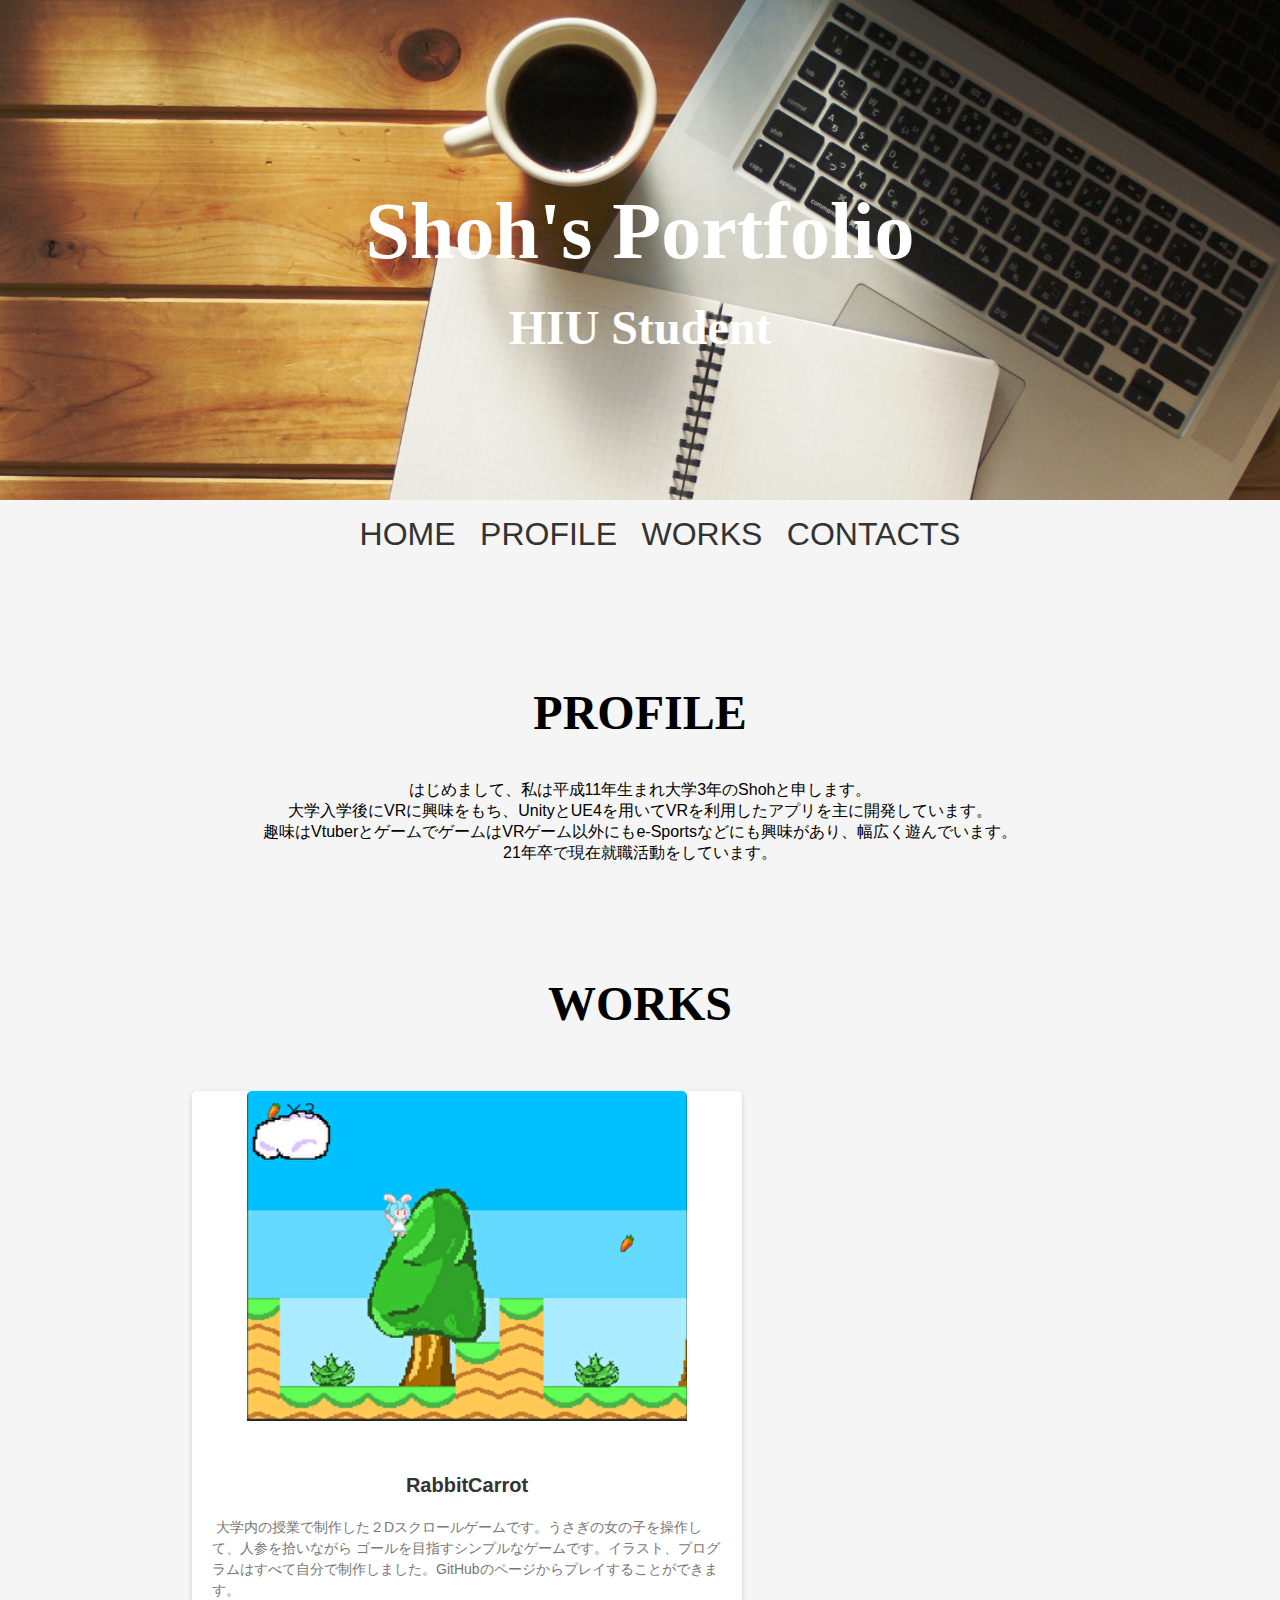
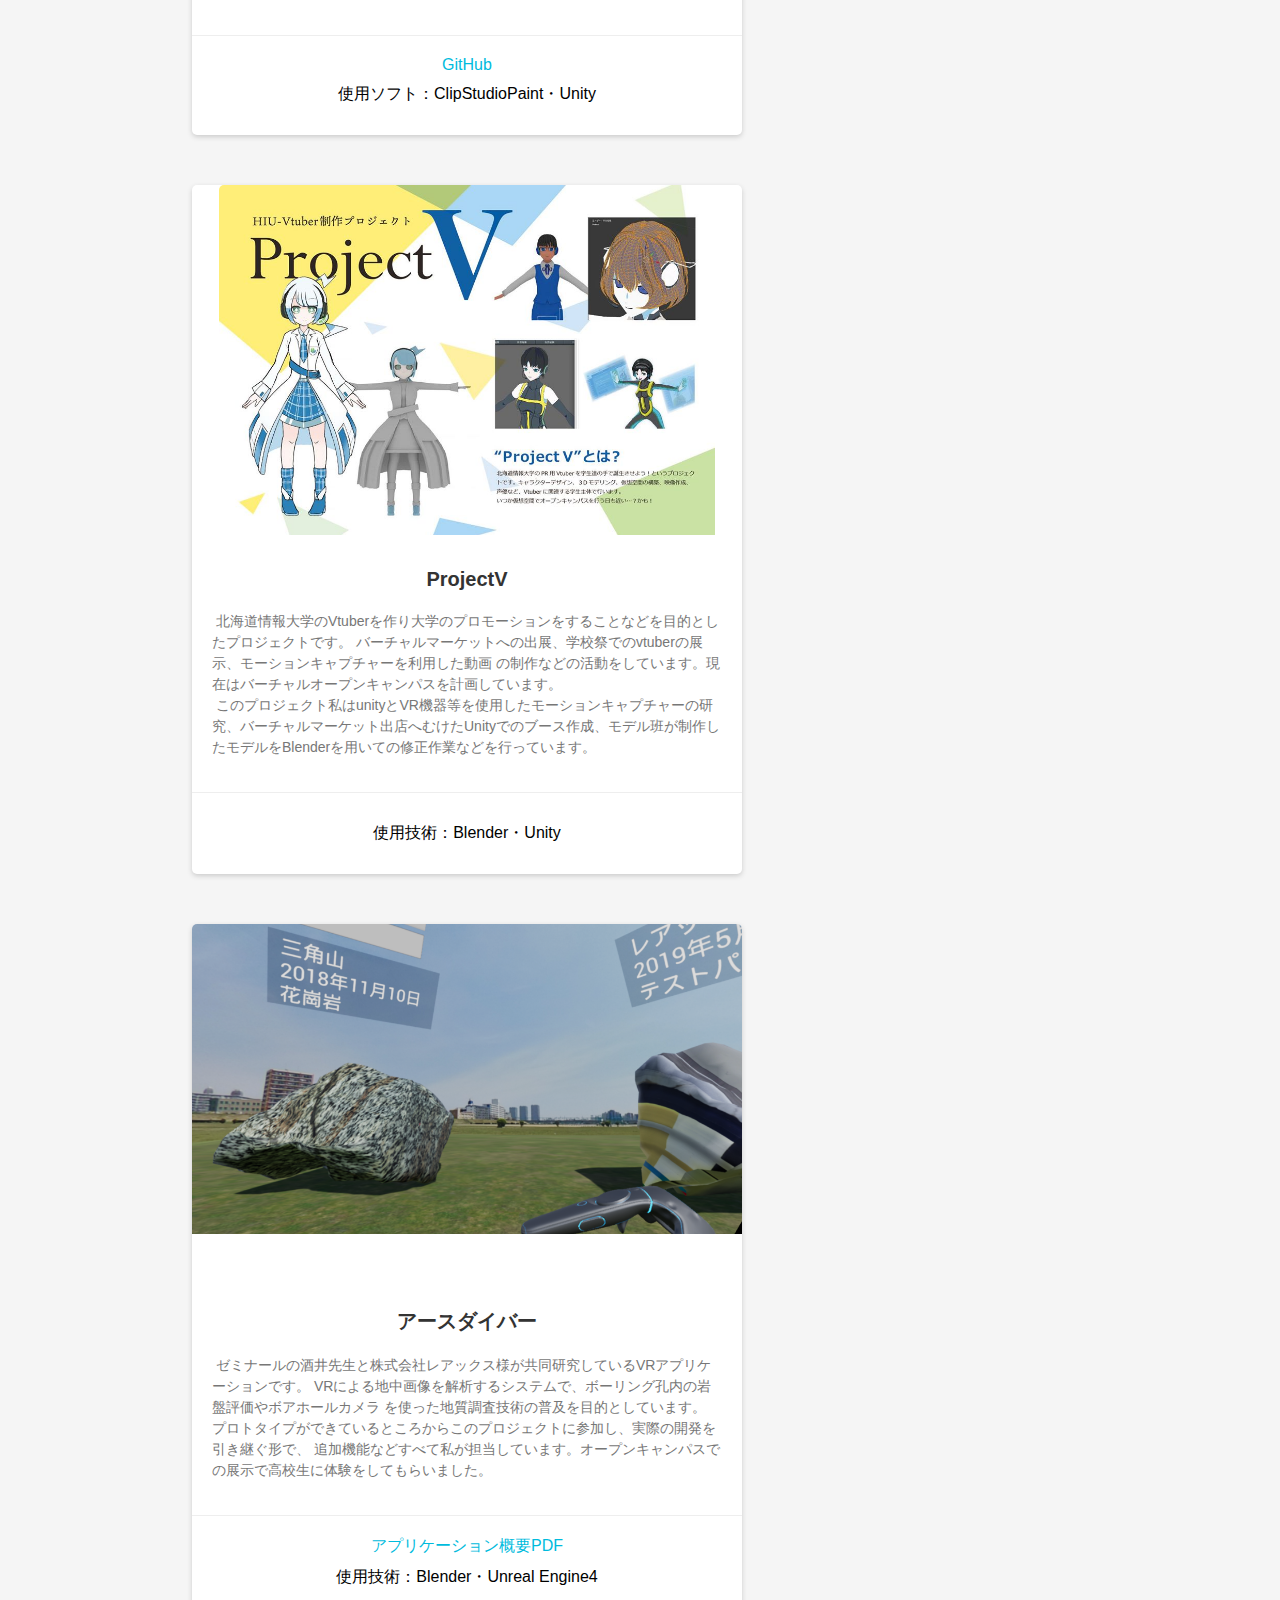
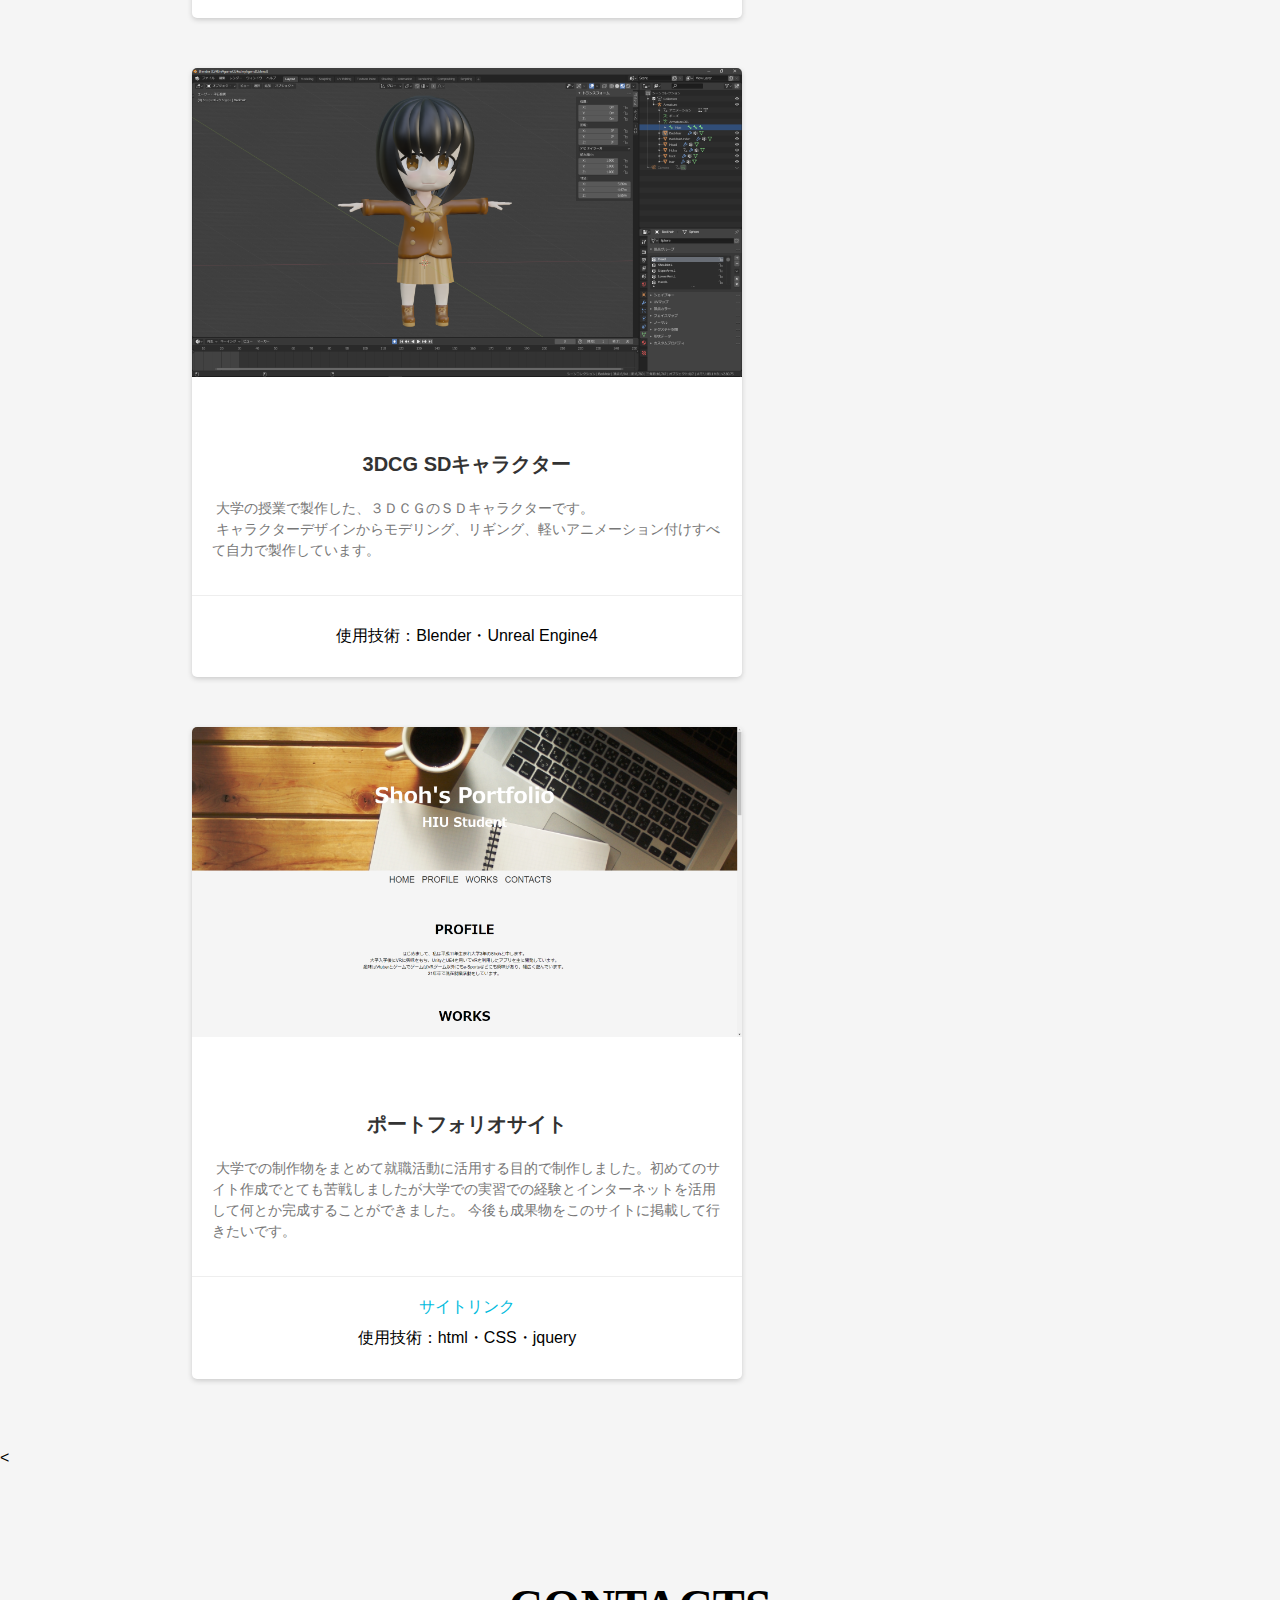
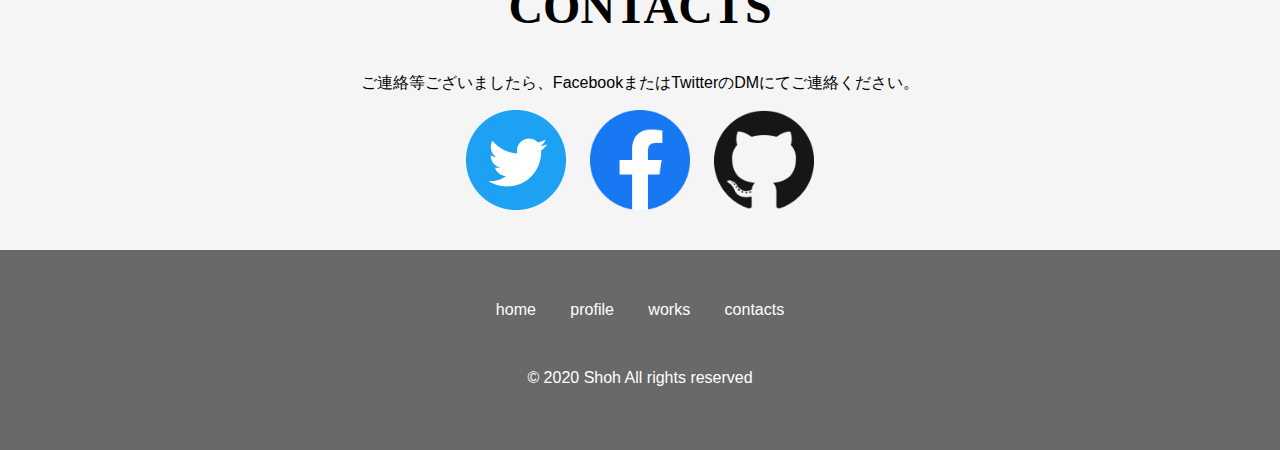
==== index.html @ c34860e0 "Update index.html" ====
<!DOCTYPE html>
<html lang="ja">
<head>
  <meta charset="UTF-8">
  <title>Shoh's portfolio</title>
  <link rel="stylesheet" href="portfolio.css" type="text/css">
  <script src="https://ajax.googleapis.com/ajax/libs/jquery/1.12.4/jquery.min.js"></script>
  <script type="text/javascript" src="portfolio.Js"></script>
</head>
<body>
<!--hedder-->
<header class="headerlogo" id="home">
  <h1><font FACE="メイリオ">Shoh's Portfolio</font></h1>
  <h3><font FACE="メイリオ">HIU Student</font></h3>
</header>
<!--navigation-->
<nav class="gnav">
  <ul class="gnav_menu">
    <li class="gnav_li"><a class="menu" href="#home" style="text-decoration:none;">HOME</a></li>
    <li class="gnav_li"><a class="menu" href="#profile" style="text-decoration:none;">PROFILE</a></li>
    <li class="gnav_li"><a class="menu" href="#works" style="text-decoration:none;">WORKS</a></li>
    <li class="gnav_li"><a class="menu" href="#contacts" style="text-decoration:none;">CONTACTS</a></li>
  </ul>
</nav>

<div class="profiletop">
  <h2 id="profile"><font FACE="メイリオ">PROFILE</font></h2>
</div>
<div class="profile">
<p>はじめまして、私は平成11年生まれ大学3年のShohと申します。<br>大学入学後にVRに興味をもち、UnityとUE4を用いてVRを利用したアプリを主に開発しています。<br>
趣味はVtuberとゲームでゲームはVRゲーム以外にもe-Sportsなどにも興味があり、幅広く遊んでいます。<br>
21年卒で現在就職活動をしています。</p>
</div>

<!--works-->
<div class="workstop">
  <h2 id="works"><font FACE="メイリオ">WORKS</font></h2>
</div>

<div class="cardbox">
  <section class="card">
    <div class="cardimgdiv"><img class="card-img" src="img/rb.png" alt="rabbi"></div>
    <div class="card-content">
      <h1 class="card-title">RabbitCarrot</h1>
      <p class="card-text">&nbsp大学内の授業で制作した２Dスクロールゲームです。うさぎの女の子を操作して、人参を拾いながら
        ゴールを目指すシンプルなゲームです。イラスト、プログラムはすべて自分で制作しました。GitHubのページからプレイすることができます。</p>
    </div>
    <div class="card-link">
      <a href="https://shohkk.github.io/RabbitCarrot/" target="_blank">GitHub</a>
      <p>使用ソフト：ClipStudioPaint・Unity</p>

    </div>
  </section>

  <section class="card">
    <div class="cardimgdiv"><img class="card-img" src="img/projectV.jpg" alt="prov"></div>
    <div class="card-content">
      <h1 class="card-title">ProjectV </h1>
      <p class="card-text">&nbsp北海道情報大学のVtuberを作り大学のプロモーションをすることなどを目的としたプロジェクトです。
        バーチャルマーケットへの出展、学校祭でのvtuberの展示、モーションキャプチャーを利用した動画
        の制作などの活動をしています。現在はバーチャルオープンキャンパスを計画しています。<br>&nbspこのプロジェクト私はunityとVR機器等を使用したモーションキャプチャーの研究、バーチャルマーケット出店へむけたUnityでのブース作成、モデル班が制作したモデルをBlenderを用いての修正作業などを行っています。</p>
    </div>
    <div class="card-link">
      <p>使用技術：Blender・Unity</p>
    </div>
  </section>

  <section class="card">
    <div class="cardimgdiv"><img class="card-img" src="img/ED1.png" alt="ed"></div>
    <div class="card-content">
      <h1 class="card-title">アースダイバー</h1>
      <p class="card-text">&nbspゼミナールの酒井先生と株式会社レアックス様が共同研究しているVRアプリケーションです。
        VRによる地中画像を解析するシステムで、ボーリング孔内の岩盤評価やボアホールカメラ
        を使った地質調査技術の普及を目的としています。
        プロトタイプができているところからこのプロジェクトに参加し、実際の開発を引き継ぐ形で、
        追加機能などすべて私が担当しています。オープンキャンパスでの展示で高校生に体験をしてもらいました。</p>
      </div>
    <div class="card-link">
      <a href="https://www.sapporo-cci.or.jp/web/business/files/%28%E6%A0%AA%29%E3%83%AC%E3%82%A2%E3%83%83%E3%82%AF%E3%82%B9.pdf?fbclid=IwAR3uRMF3zVtjymhn96e_RK1saiOHtLLBpOZlZR91PYER-4WO_sTR7mfvmbU" target="_blank">アプリケーション概要PDF</a>
      <p>使用技術：Blender・Unreal Engine4</p>
    </div>
  </section>

  <section class="card">
    <div class="cardimgdiv"><img class="card-img" src="img/3dcg.png" alt="3dcg"></div>
    <div class="card-content">
      <h1 class="card-title">3DCG SDキャラクター</h1>
      <p class="card-text">&nbsp大学の授業で製作した、３ＤＣＧのＳＤキャラクターです。<br>
        &nbspキャラクターデザインからモデリング、リギング、軽いアニメーション付けすべて自力で製作しています。</p>
      </div>
    <div class="card-link">
      <p>使用技術：Blender・Unreal Engine4</p>
    </div>
  </section>

  <section class="card">
    <div class="cardimgdiv"><img class="card-img" src="img/portfolio.png" alt="3dcg"></div>
    <div class="card-content">
      <h1 class="card-title">ポートフォリオサイト</h1>
      <p class="card-text">&nbsp大学での制作物をまとめて就職活動に活用する目的で制作しました。初めてのサイト作成でとても苦戦しましたが大学での実習での経験とインターネットを活用して何とか完成することができました。
        今後も成果物をこのサイトに掲載して行きたいです。</p>
      </div>
    <div class="card-link">
      <a href="https://shohkk.github.io/Portfolio/">サイトリンク</a>
      <p>使用技術：html・CSS・jquery</p>
    </div>
  </section>
</div>




<
<div class="contactstop">
  <h2 id="contacts"><font FACE="メイリオ">CONTACTS</font></h2>
</div>
<div class="contactstxt"><p>ご連絡等ございましたら、FacebookまたはTwitterのDMにてご連絡ください。</p></div>

<ul class="snslinks">
  <li class="icon"><a href="https://twitter.com/Shoh_KKvr" target="_blank"><img src="img/Twitter_Social_Icon_Circle_Color.png" alt="twitter" width="100" height="100"></a></li>
  <li class="icon"><a href="https://www.facebook.com/kikuya.kakeru" target="_blank"><img src="img/f_logo_RGB-Hex-Blue_512.png" alt="FaceBook" width="100" height="100"></a></li>
  <li class="icon"><a href="https://github.com/Shohkk" target="_blank"><img src="img/GitHub-Mark-120px-plus.png" alt="GitHub" width="100" height="100"></a></li>
</ul>
<br>
<br>
<!-- footer -->
<footer>
  <nav class="footer_nav">
  　　<ul class="footer_menu">
       <li><a class="menu_f" href="#home" style="text-decoration:none;" target="_blank">home</a></li>
       <li><a class="menu_f" href="#profile" style="text-decoration:none;" target="_blank">profile</a></li>
       <li><a class="menu_f" href="#works" style="text-decoration:none;" target="_blank">works</a></li>
       <li><a class="menu_f" href="#contacts" style="text-decoration:none;" target="_blank">contacts</a></li>
      </ul>
  </nav>
<p>©  2020 Shoh All rights reserved</p>  
</footer>
</body>
</html>
---- portfolio.css ----
@media screen and (min-width: 480px) { /*ウィンドウ幅が767px以上の場合に適用*/
  body {
    background-color: #f5f5f5;
    font-family: "Helvetica Neue",
    Arial,
    "Hiragino Kaku Gothic ProN",
    "Hiragino Sans",
    Meiryo,
    sans-serif;
    margin: 0;
  }

  .gnav{
    position: relative;
    background-color: #f5f5f5;
  }

  .gnav.fixed{
      position: fixed;
      top: 0;
      left: 0;
      width: 100%;
      background-color: #f5f5f5;
      box-shadow: 0 2px 5px #ccc;
      z-index: 100;
  }

  header {
    position: relative;
    height: 500px;
    background-image: url("img/headderimg.jpg");
    background-size: cover;
    background-position: center;
  }

  header h1 {
    position: absolute;
    color: #fff;
    font-size: 5em;
    height: 130px;               /* 高さ指定 */
    text-align:  center;        /* 文字を中央揃えに */
    top:  0;                    /* 上からの位置指定 */
    bottom:  0;                 /* 下からの位置指定 */
    left:  0;                   /* 左からの位置指定 */
    right:  0;                  /* 右からの位置指定 */
    margin:  auto;              /* 位置調整と組み合わせて上下中央に */
  }
  
  header h3 {
    position: absolute;
    color: #fff;
    font-size: 3em;
    height: 0px;               /* 高さ指定 */
    text-align:  center;        /* 文字を中央揃えに */
    top:  100px;                    /* 上からの位置指定 */
    bottom:  0;                 /* 下からの位置指定 */
    left:  0;                   /* 左からの位置指定 */
    right:  0;                  /* 右からの位置指定 */
    margin:  auto;              /* 位置調整と組み合わせて上下中央に */

  }

  .menu{
    font-style: normal;
  }

  .menu_f{
    font-style: normal;
  }

  .menu:hover{
    color: #202020;
    border-bottom: solid 2px;
  }

  .menu_f:hover{
    color: #f3f3f3;
    border-bottom: solid 1px;
  }

  #profile{
    margin-top:-150px;
  padding-top:150px;
  }

  #works{
    margin-top:-150px;
  padding-top:150px;
  }

  h2{
    text-align : center;
    font-size: 3em;
  }
  
  .gnav_menu{
      overflow:hidden;
      text-align: center;
  }
   
  .gnav_li{
    display: inline-block;
    padding: 0px 10px 20px 10px;
    font-size: 2em;
  }

  .snslinks{
    padding:  0;                
    margin:  0;                 
    list-style: none;           
    text-align:  center;        
  }

  .profile{
    text-align : center;
  }

  .contactstxt{
    text-align : center;
  }

  .icon{
    display: inline-block;
    margin: 0 10px;
  }

  footer{
    width: 100%;
    height: 200px;
    background-color: #696969;
    color: white;
    text-align: center;
  }

  .footer_menu{
      padding:  0;                
      margin:  0;                 
      list-style: none;           
      text-align:  center;    
      margin-top: 30px;
      margin-bottom: 50px;
  }
  
  
  
  ul.footer_menu li {
    display: inline-block;
    padding: 0 15px;
  }

  .gnav a{
    color: #333;
  }

  .footer_nav a{
    color: #fff;
  }

  .footer_menu a{
    color: #fff;
  }

  .profiletop{
    margin-top: 7em;
  }

  .workstop{
    margin-top: 7em;
  }

  .contactstop{
    margin-top: 7em;
  }


  
  .cardbox{
    width: 50%;
    margin: 0 auto;
    padding: 20px 0;
    display: -webkit-box;
    display: -ms-flexbox;
    display: flex;
    -ms-flex-wrap: wrap;
    flex-wrap: wrap;
    -webkit-box-pack: justify;
    -ms-flex-pack: justify;
    justify-content: space-between;
  }

  .card {
    min-width: 0;
    width: 500px;
    background: #fff;
    border-radius: 5px;
    box-shadow: 0 2px 5px #ccc;
    margin-bottom: 50px;
  }

  .cardimgdiv{
    width: 100%px;
    height: 350px;
    text-align: center;
    position: relative;
  }

  .card-img {
    border-radius: 5px 5px 0 0;
    min-width: 80%;
    max-width: 100%;
    max-height: 100%;
    height: auto;
    vertical-align:middle;
  }
  .card-content {
    padding: 20px;
  }
  .card-title {
    font-size: 20px;
    margin-bottom: 20px;
    text-align: center;
    color: #333;
  }
  .card-text {
    color: #777;
    font-size: 14px;
    line-height: 1.5;
  }
  .card-link {
    text-align: center;
    border-top: 1px solid #eee;
    padding: 20px;
  }
  .card-link a {
    text-decoration: none;
    color: #0bd;
    margin: 0 10px;
    padding: 10px;
  }

  .card-link p {
    text-decoration: none;
    margin: 0 10px;
    padding: 10px;
  }

  .card-link a:hover {
    color: #0090aa;
  }
  

}

@media screen and (min-width:768px) and ( max-width:1024px){



}

@media screen and (min-width:1024px) {
  /*　画面サイズが1024pxからはここを読み込む　*/

  body {
    background-color: #f5f5f5;
    font-family: "Helvetica Neue",
    Arial,
    "Hiragino Kaku Gothic ProN",
    "Hiragino Sans",
    Meiryo,
    sans-serif;
    margin: 0;
  }

  .gnav{
    position: relative;
    background-color: #f5f5f5;
  }

  .gnav.fixed{
      position: fixed;
      top: 0;
      left: 0;
      width: 100%;
      background-color: #f5f5f5;
      box-shadow: 0 2px 5px #ccc;
      z-index: 100;
  }

  header {
    position: relative;
    height: 500px;
    background-image: url("img/headderimg.jpg");
    background-size: cover;
    background-position: center;
  }

  header h1 {
    position: absolute;
    color: #fff;
    font-size: 5em;
    height: 130px;               /* 高さ指定 */
    text-align:  center;        /* 文字を中央揃えに */
    top:  0;                    /* 上からの位置指定 */
    bottom:  0;                 /* 下からの位置指定 */
    left:  0;                   /* 左からの位置指定 */
    right:  0;                  /* 右からの位置指定 */
    margin:  auto;              /* 位置調整と組み合わせて上下中央に */
  }
  
  header h3 {
    position: absolute;
    color: #fff;
    font-size: 3em;
    height: 0px;               /* 高さ指定 */
    text-align:  center;        /* 文字を中央揃えに */
    top:  100px;                    /* 上からの位置指定 */
    bottom:  0;                 /* 下からの位置指定 */
    left:  0;                   /* 左からの位置指定 */
    right:  0;                  /* 右からの位置指定 */
    margin:  auto;              /* 位置調整と組み合わせて上下中央に */

  }

  .menu{
    font-style: normal;
  }

  .menu_f{
    font-style: normal;
  }

  .menu:hover{
    color: #202020;
    border-bottom: solid 2px;
  }

  .menu_f:hover{
    color: #f3f3f3;
    border-bottom: solid 1px;
  }

  #profile{
    margin-top:-150px;
  padding-top:150px;
  }

  #works{
    margin-top:-150px;
  padding-top:150px;
  }

  h2{
    text-align : center;
    font-size: 3em;
  }
  
  .gnav_menu{
      overflow:hidden;
      text-align: center;
  }
   
  .gnav_li{
    display: inline-block;
    padding: 0px 10px 20px 10px;
    font-size: 2em;
  }

  .snslinks{
    padding:  0;                
    margin:  0;                 
    list-style: none;           
    text-align:  center;        
  }

  .profile{
    text-align : center;
  }

  .contactstxt{
    text-align : center;
  }

  .icon{
    display: inline-block;
    margin: 0 10px;
  }

  footer{
    width: 100%;
    height: 200px;
    background-color: #696969;
    color: white;
    text-align: center;
  }

  .footer_menu{
      padding:  0;                
      margin:  0;                 
      list-style: none;           
      text-align:  center;    
      margin-top: 30px;
      margin-bottom: 50px;
  }
  
  
  
  ul.footer_menu li {
    display: inline-block;
    padding: 0 15px;
  }

  .gnav a{
    color: #333;
  }

  .footer_nav a{
    color: #fff;
  }

  .footer_menu a{
    color: #fff;
  }

  .profiletop{
    margin-top: 7em;
  }

  .workstop{
    margin-top: 7em;
  }

  .contactstop{
    margin-top: 7em;
  }


  
  .cardbox{
    width: 70%;
    margin: 0 auto;
    padding: 20px 0;
    display: -webkit-box;
    display: -ms-flexbox;
    display: flex;
    -ms-flex-wrap: wrap;
    flex-wrap: wrap;
    -webkit-box-pack: justify;
    -ms-flex-pack: justify;
    justify-content: space-between;
  }

  .card {
    min-width: 0;
    width: 550px;
    background: #fff;
    border-radius: 5px;
    box-shadow: 0 2px 5px #ccc;
    margin-bottom: 50px;
  }

  .cardimgdiv{
    width: 100%px;
    height: 350px;
    text-align: center;
    position: relative;
  }

  .card-img {
    border-radius: 5px 5px 0 0;
    min-width: 80%;
    max-width: 100%;
    max-height: 100%;
    height: auto;
    vertical-align:middle;
  }
  .card-content {
    padding: 20px;
  }
  .card-title {
    font-size: 20px;
    margin-bottom: 20px;
    text-align: center;
    color: #333;
  }
  .card-text {
    color: #777;
    font-size: 14px;
    line-height: 1.5;
  }
  .card-link {
    text-align: center;
    border-top: 1px solid #eee;
    padding: 20px;
  }
  .card-link a {
    text-decoration: none;
    color: #0bd;
    margin: 0 10px;
    padding: 10px;
  }

  .card-link p {
    text-decoration: none;
    margin: 0 10px;
    padding: 10px;
  }

  .card-link a:hover {
    color: #0090aa;
  }

}
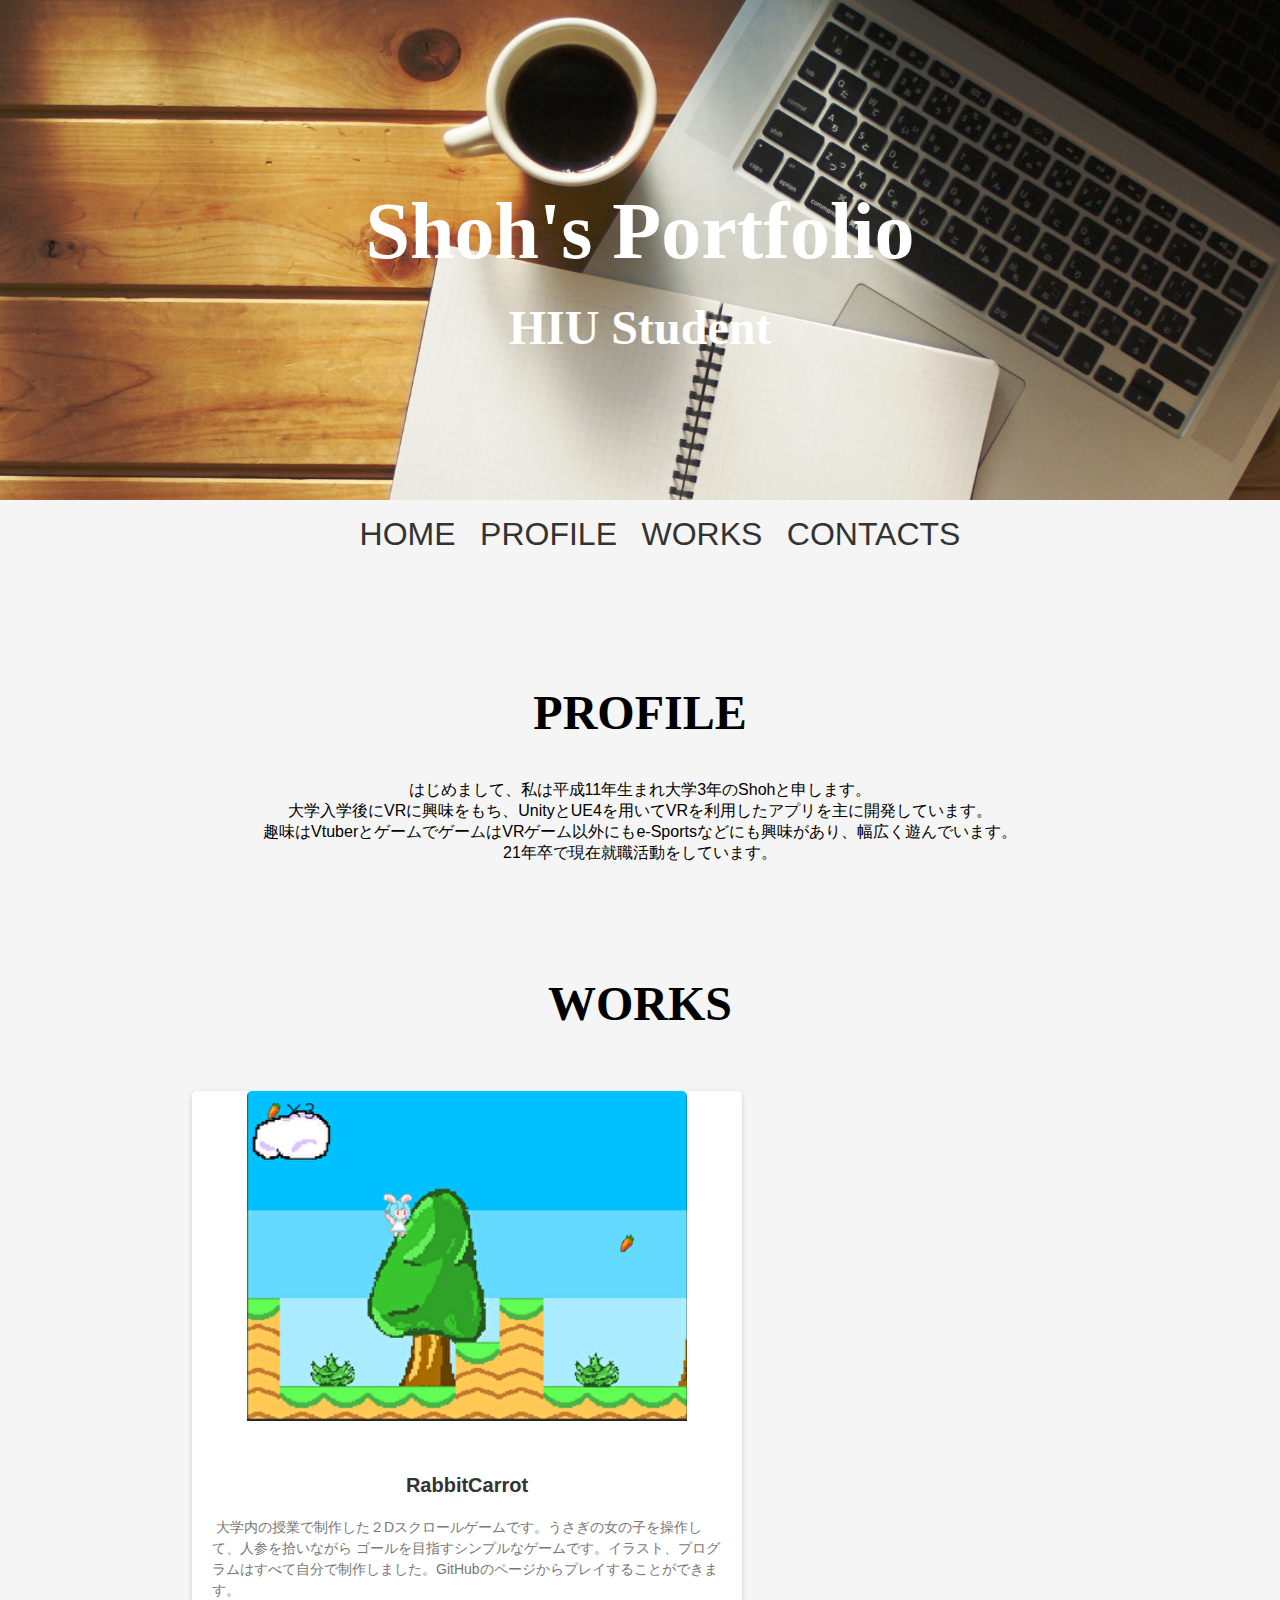
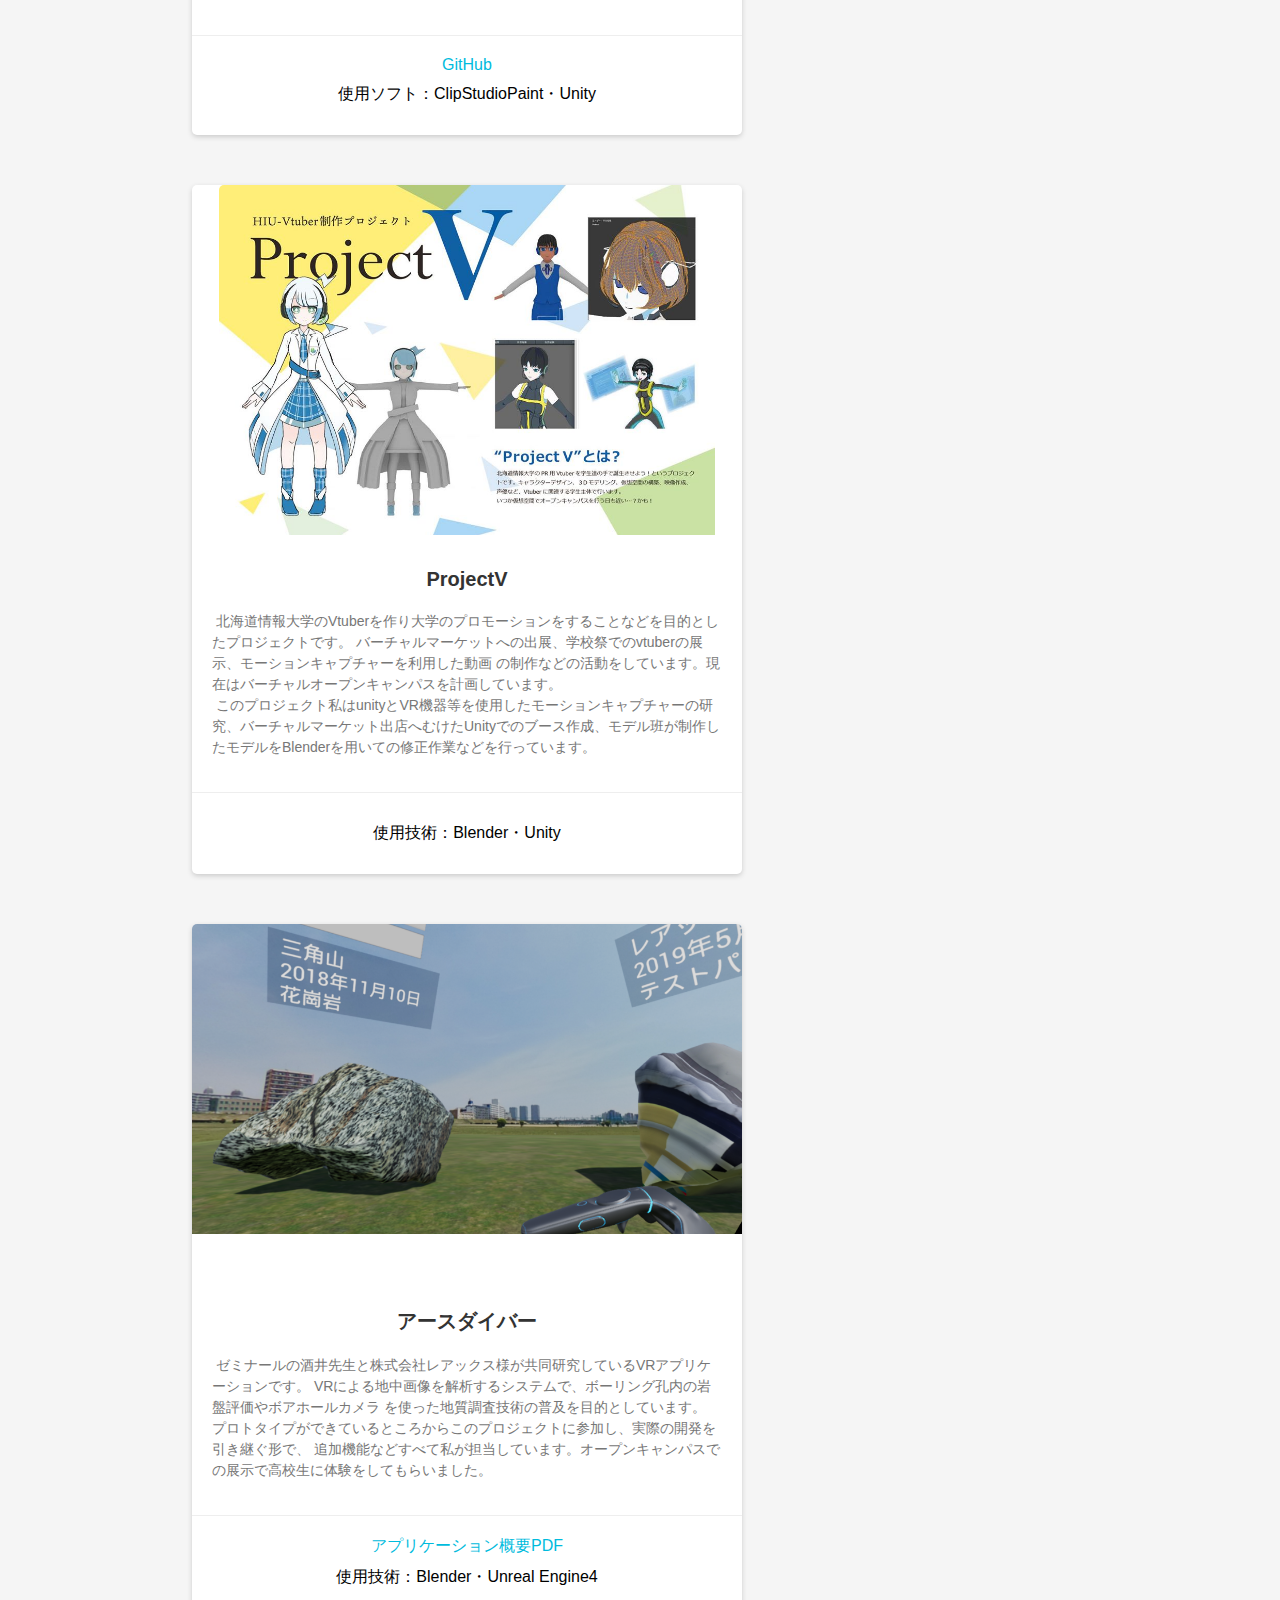
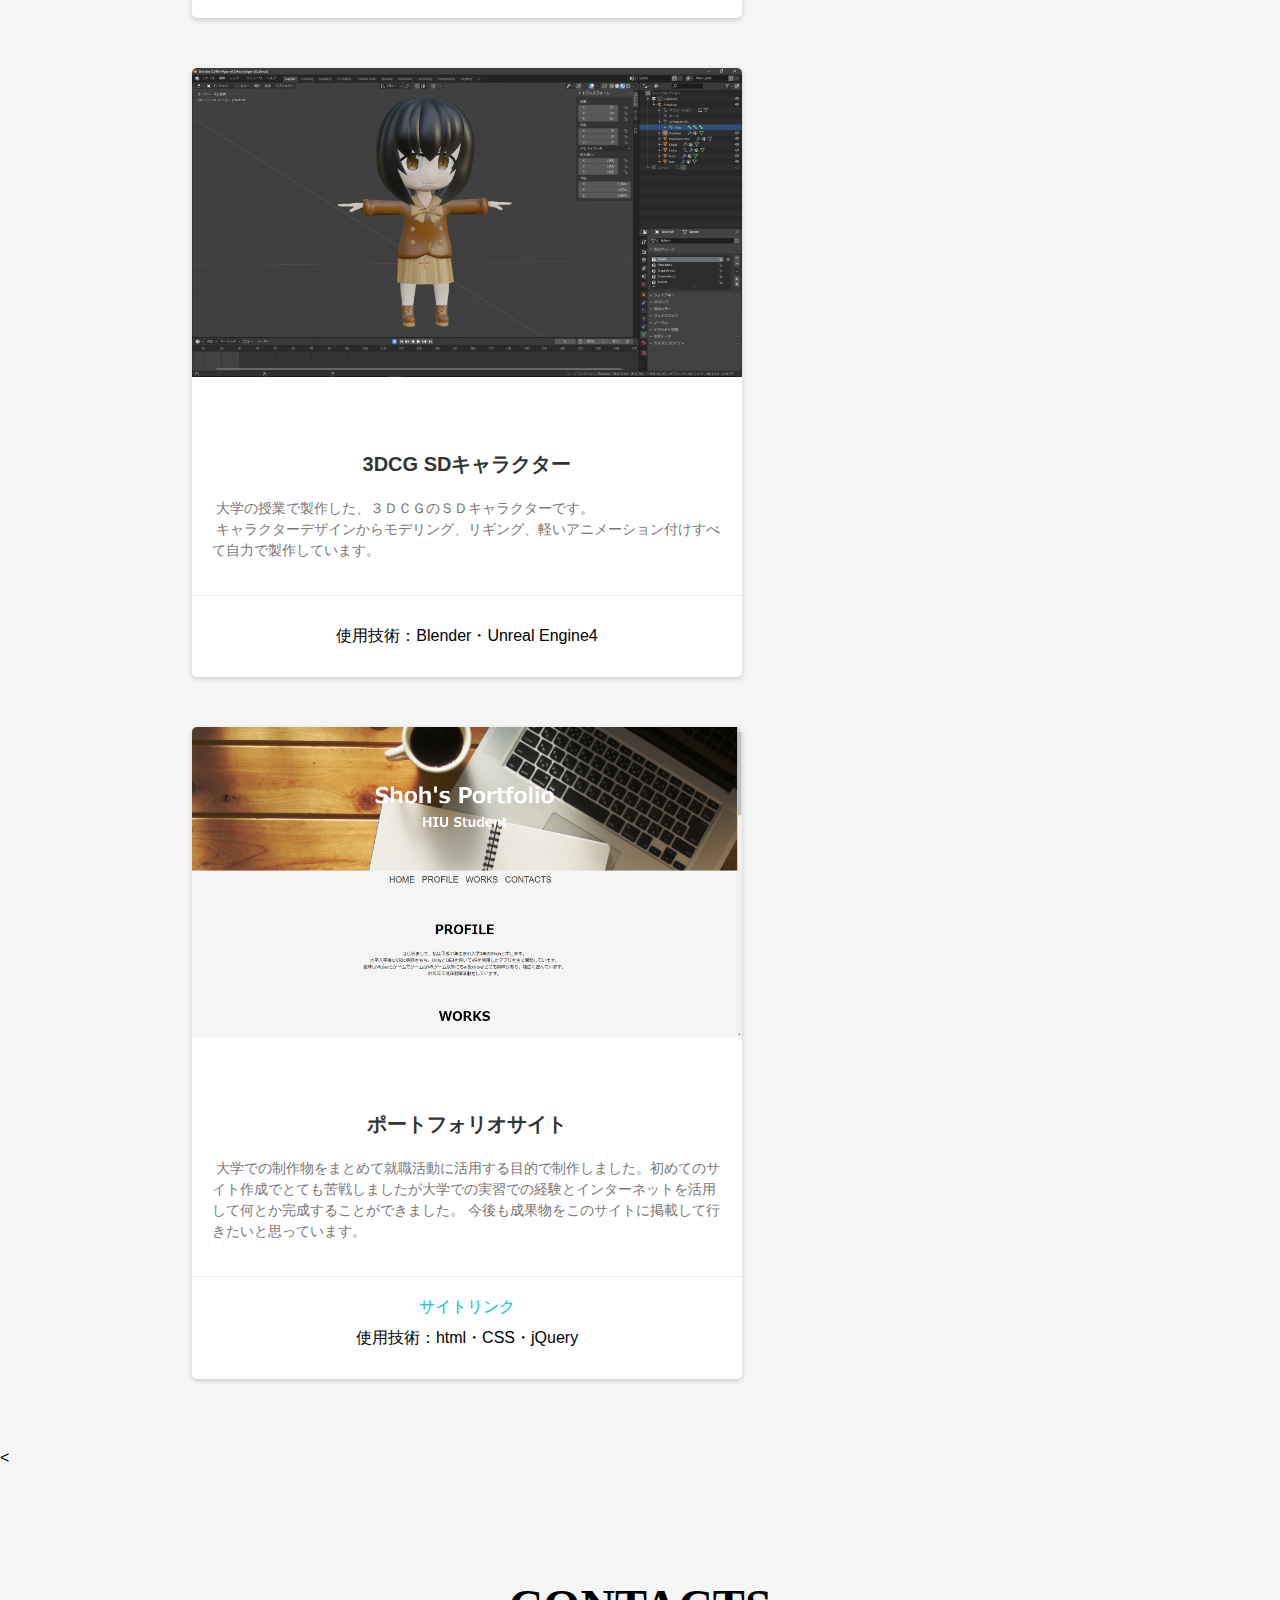
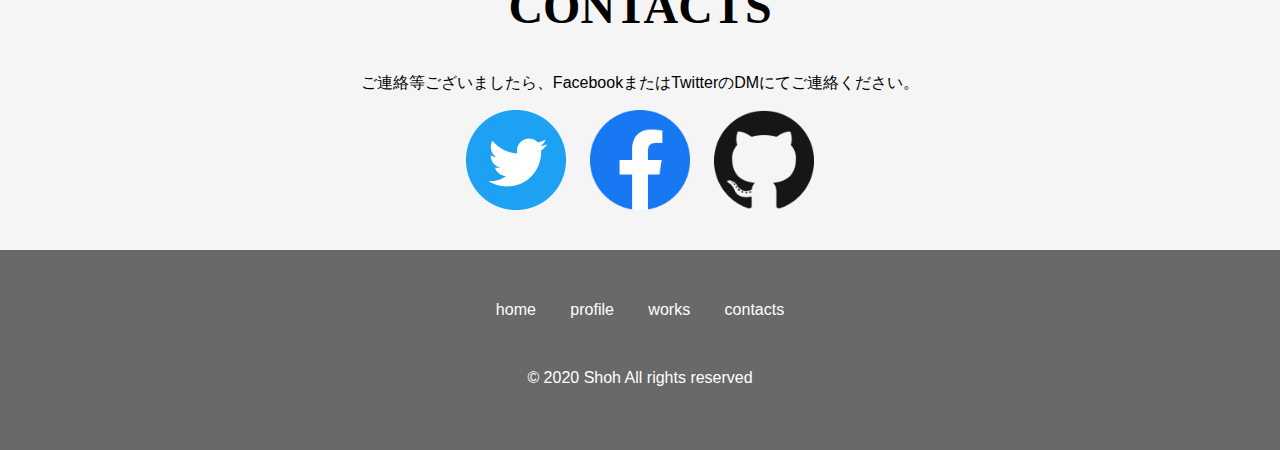
==== commit 59d753e2: "Update index.html" ====
--- a/index.html
+++ b/index.html
@@ -98,11 +98,11 @@
     <div class="card-content">
       <h1 class="card-title">ポートフォリオサイト</h1>
       <p class="card-text">&nbsp大学での制作物をまとめて就職活動に活用する目的で制作しました。初めてのサイト作成でとても苦戦しましたが大学での実習での経験とインターネットを活用して何とか完成することができました。
-        今後も成果物をこのサイトに掲載して行きたいです。</p>
+        今後も成果物をこのサイトに掲載して行きたいと思っています。</p>
       </div>
     <div class="card-link">
       <a href="https://shohkk.github.io/Portfolio/">サイトリンク</a>
-      <p>使用技術：html・CSS・jquery</p>
+      <p>使用技術：html・CSS・jQuery</p>
     </div>
   </section>
 </div>
@@ -136,4 +136,4 @@
 <p>©  2020 Shoh All rights reserved</p>  
 </footer>
 </body>
-</html>+</html>
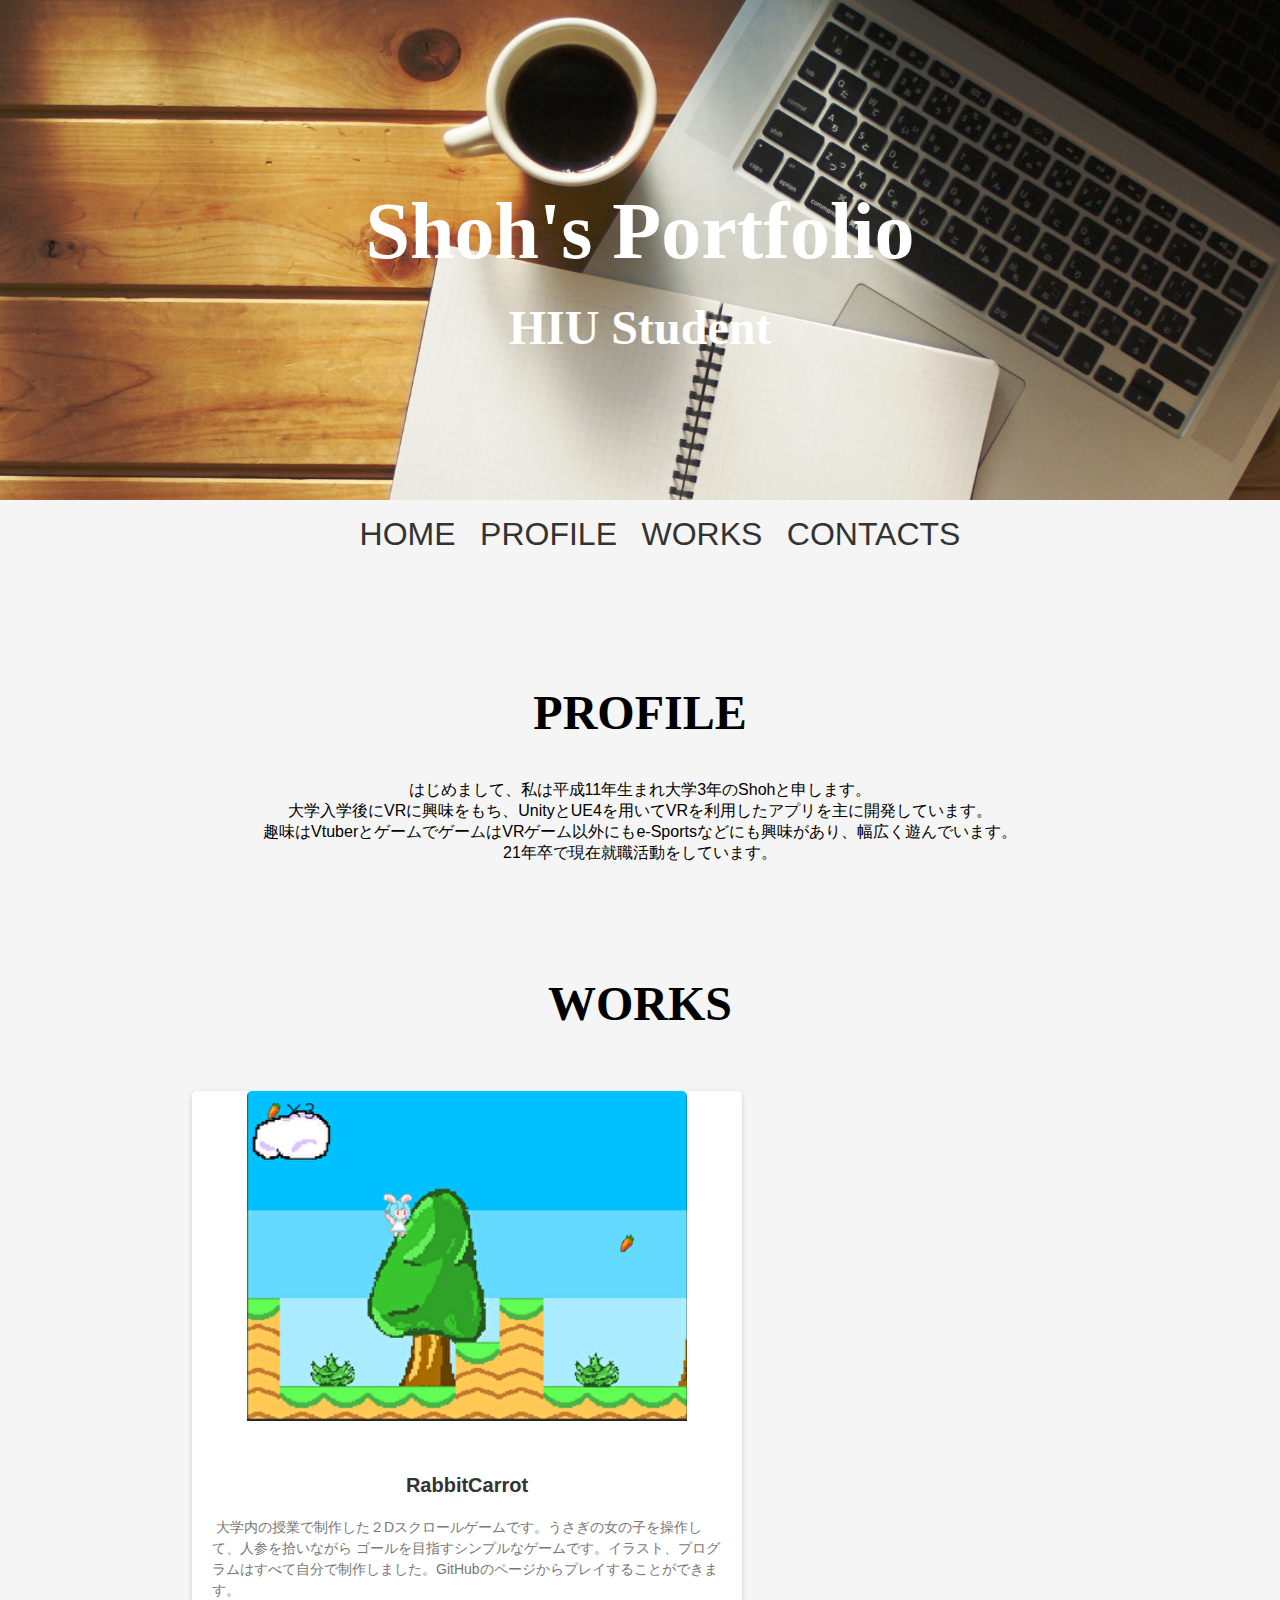
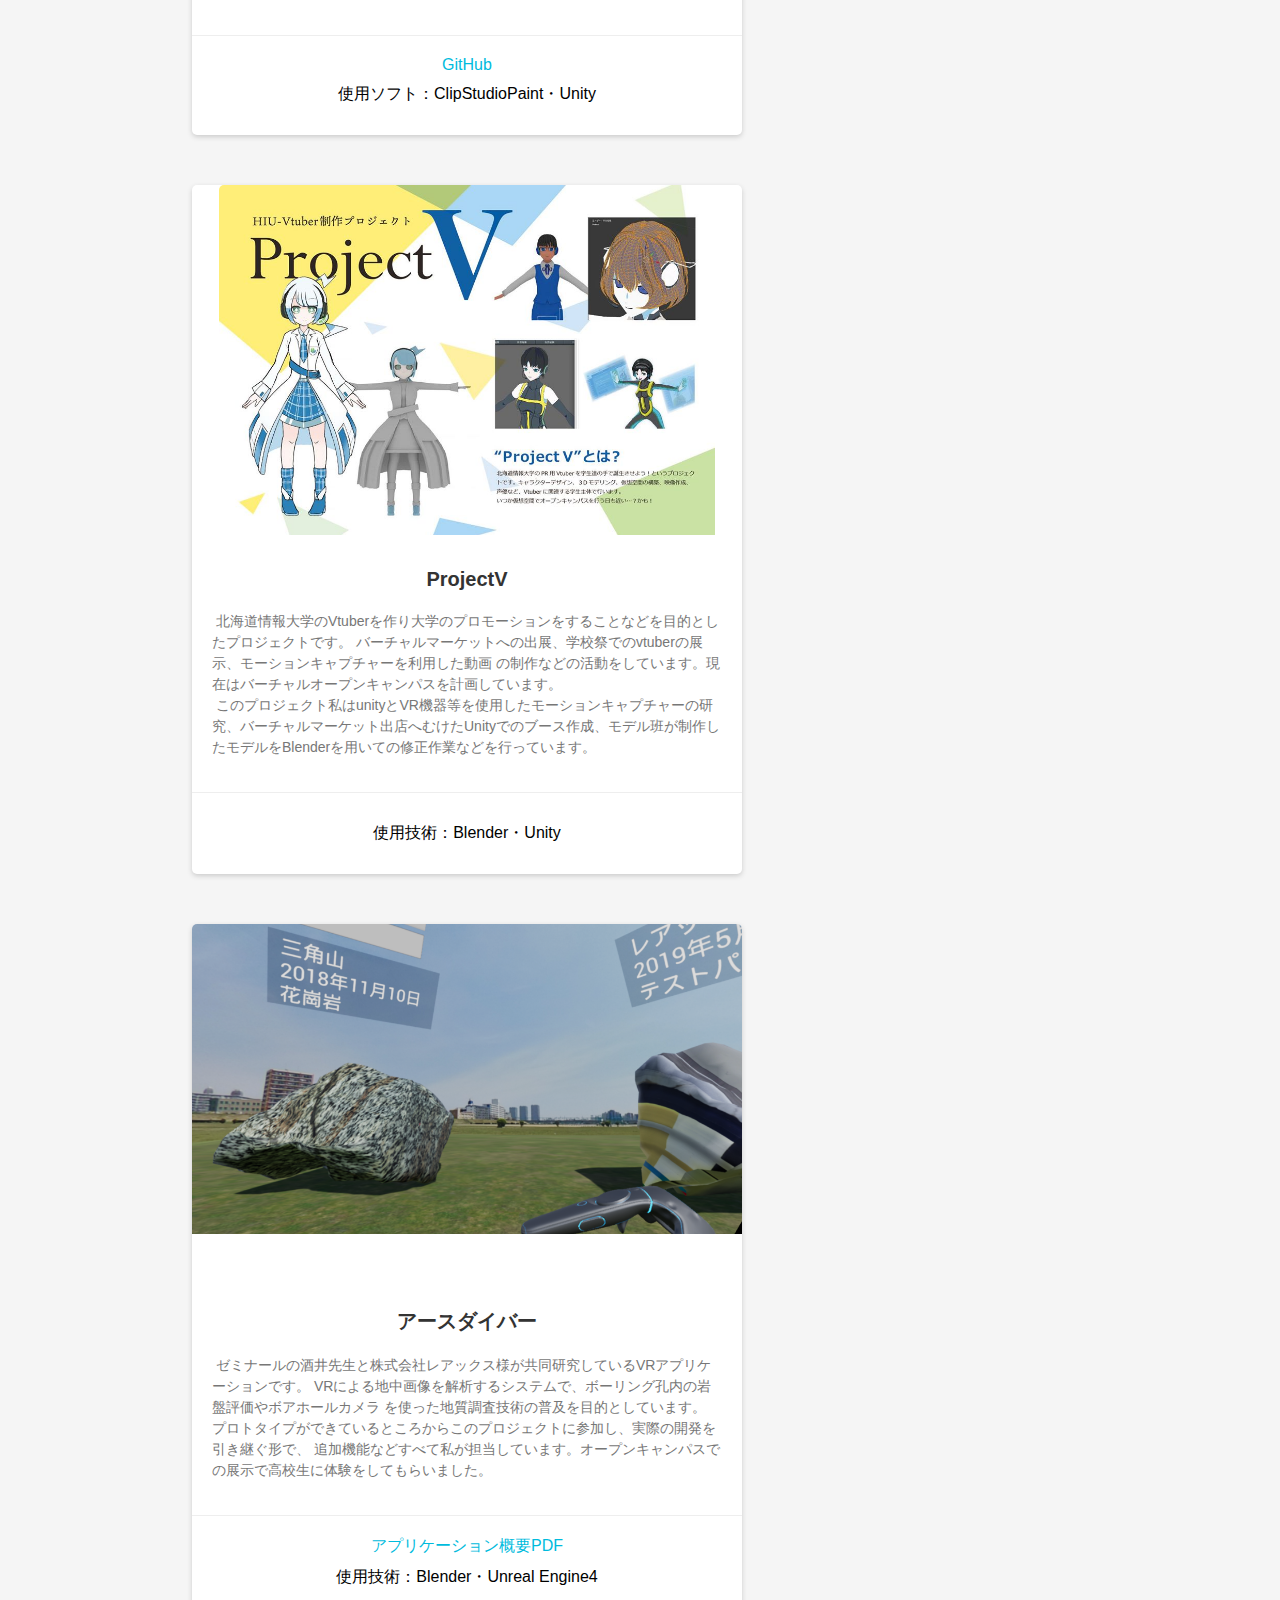
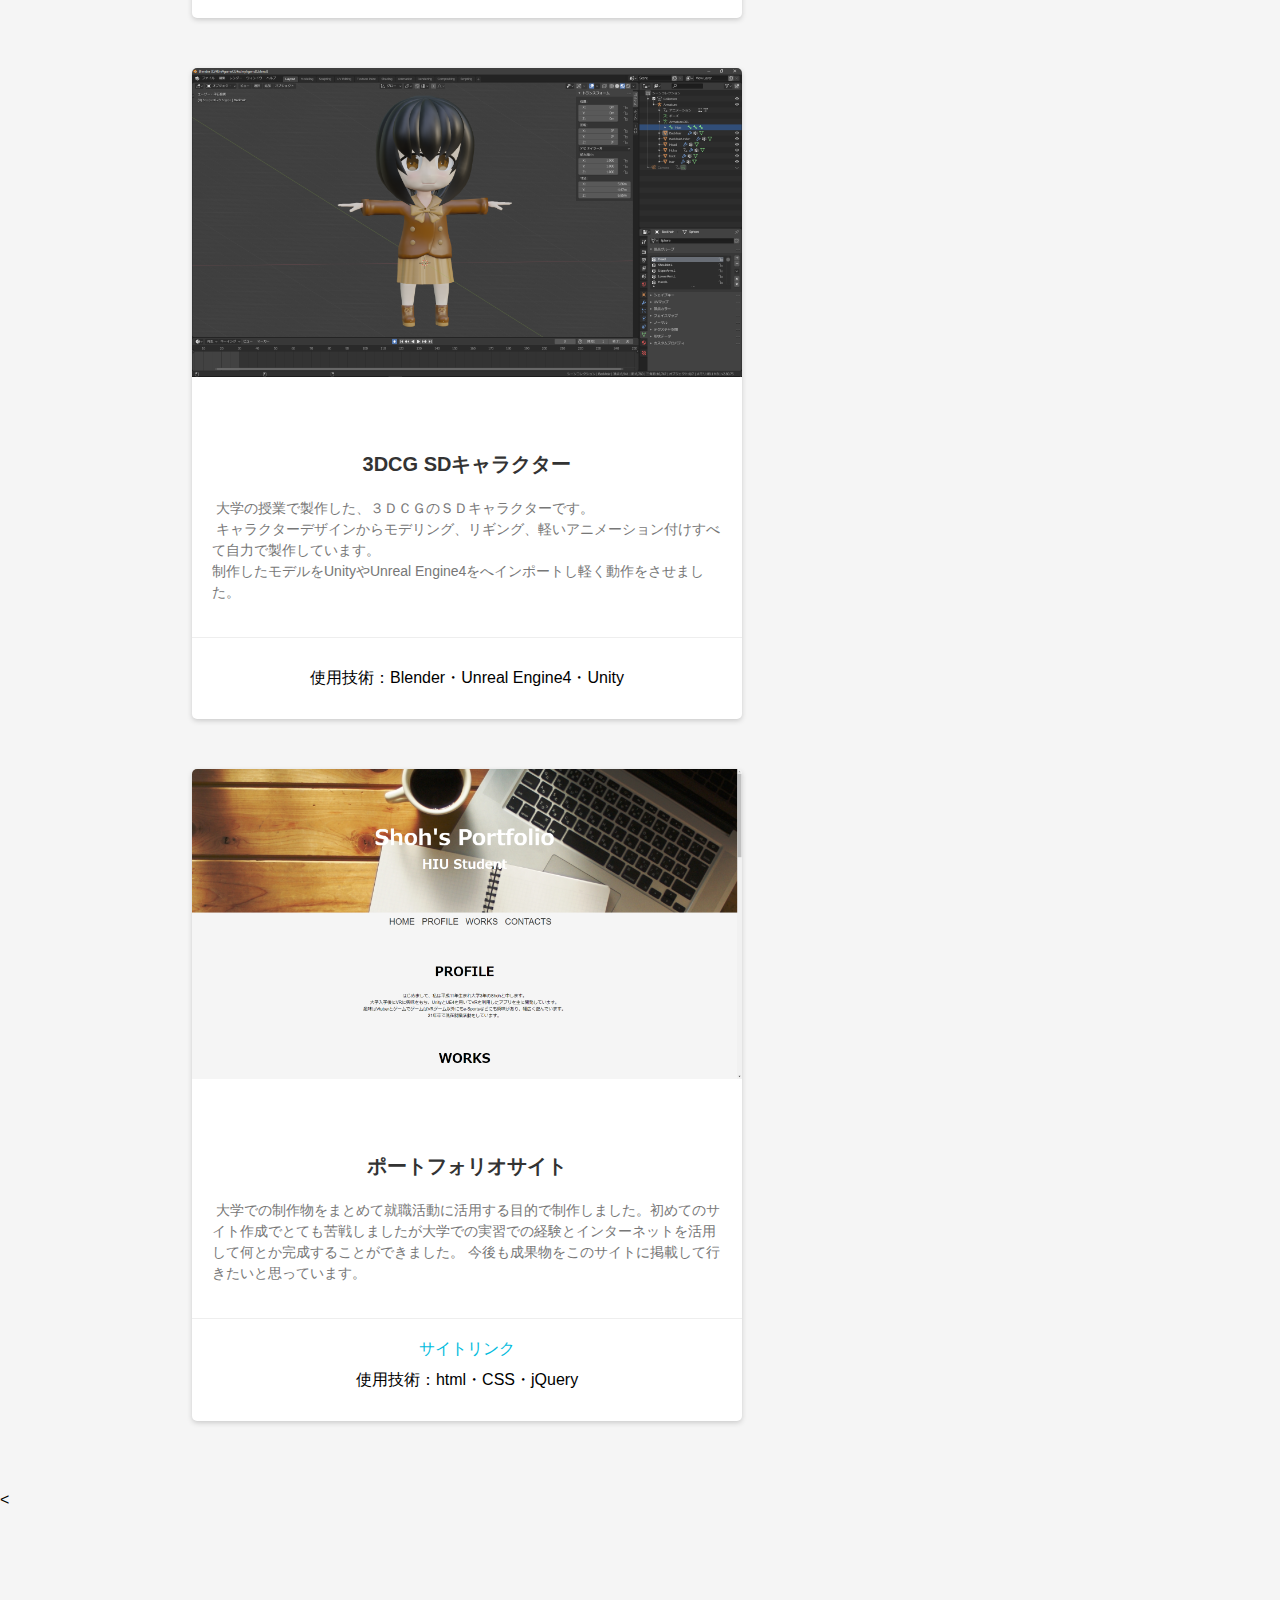
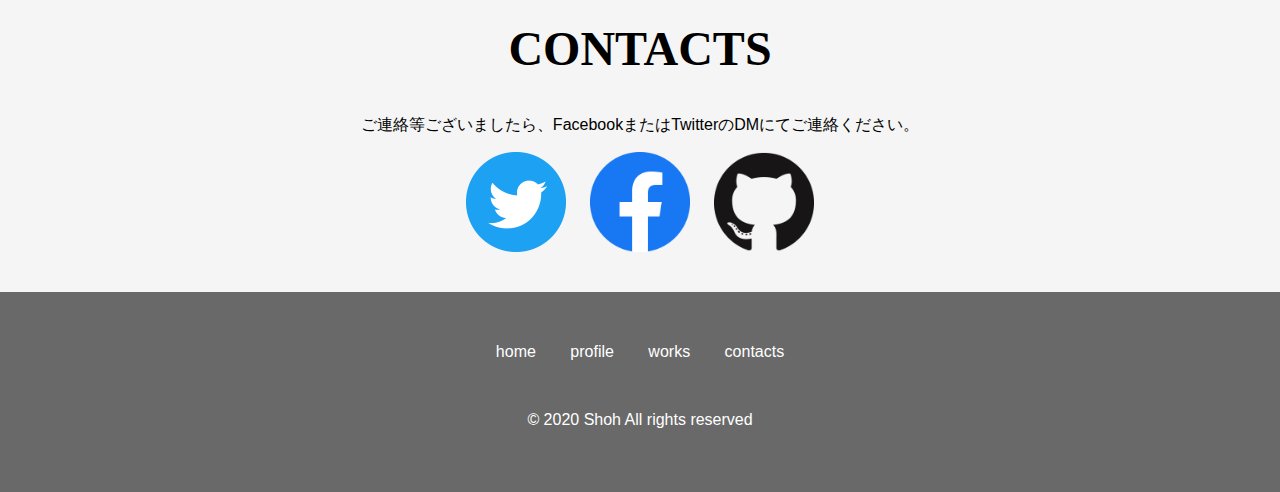
==== commit 69c0fe60: "Update index.html" ====
--- a/index.html
+++ b/index.html
@@ -86,10 +86,12 @@
     <div class="card-content">
       <h1 class="card-title">3DCG SDキャラクター</h1>
       <p class="card-text">&nbsp大学の授業で製作した、３ＤＣＧのＳＤキャラクターです。<br>
-        &nbspキャラクターデザインからモデリング、リギング、軽いアニメーション付けすべて自力で製作しています。</p>
+        &nbspキャラクターデザインからモデリング、リギング、軽いアニメーション付けすべて自力で製作しています。<br>
+        制作したモデルをUnityやUnreal Engine4をへインポートし軽く動作をさせました。
+        </p>
       </div>
     <div class="card-link">
-      <p>使用技術：Blender・Unreal Engine4</p>
+      <p>使用技術：Blender・Unreal Engine4・Unity</p>
     </div>
   </section>
 
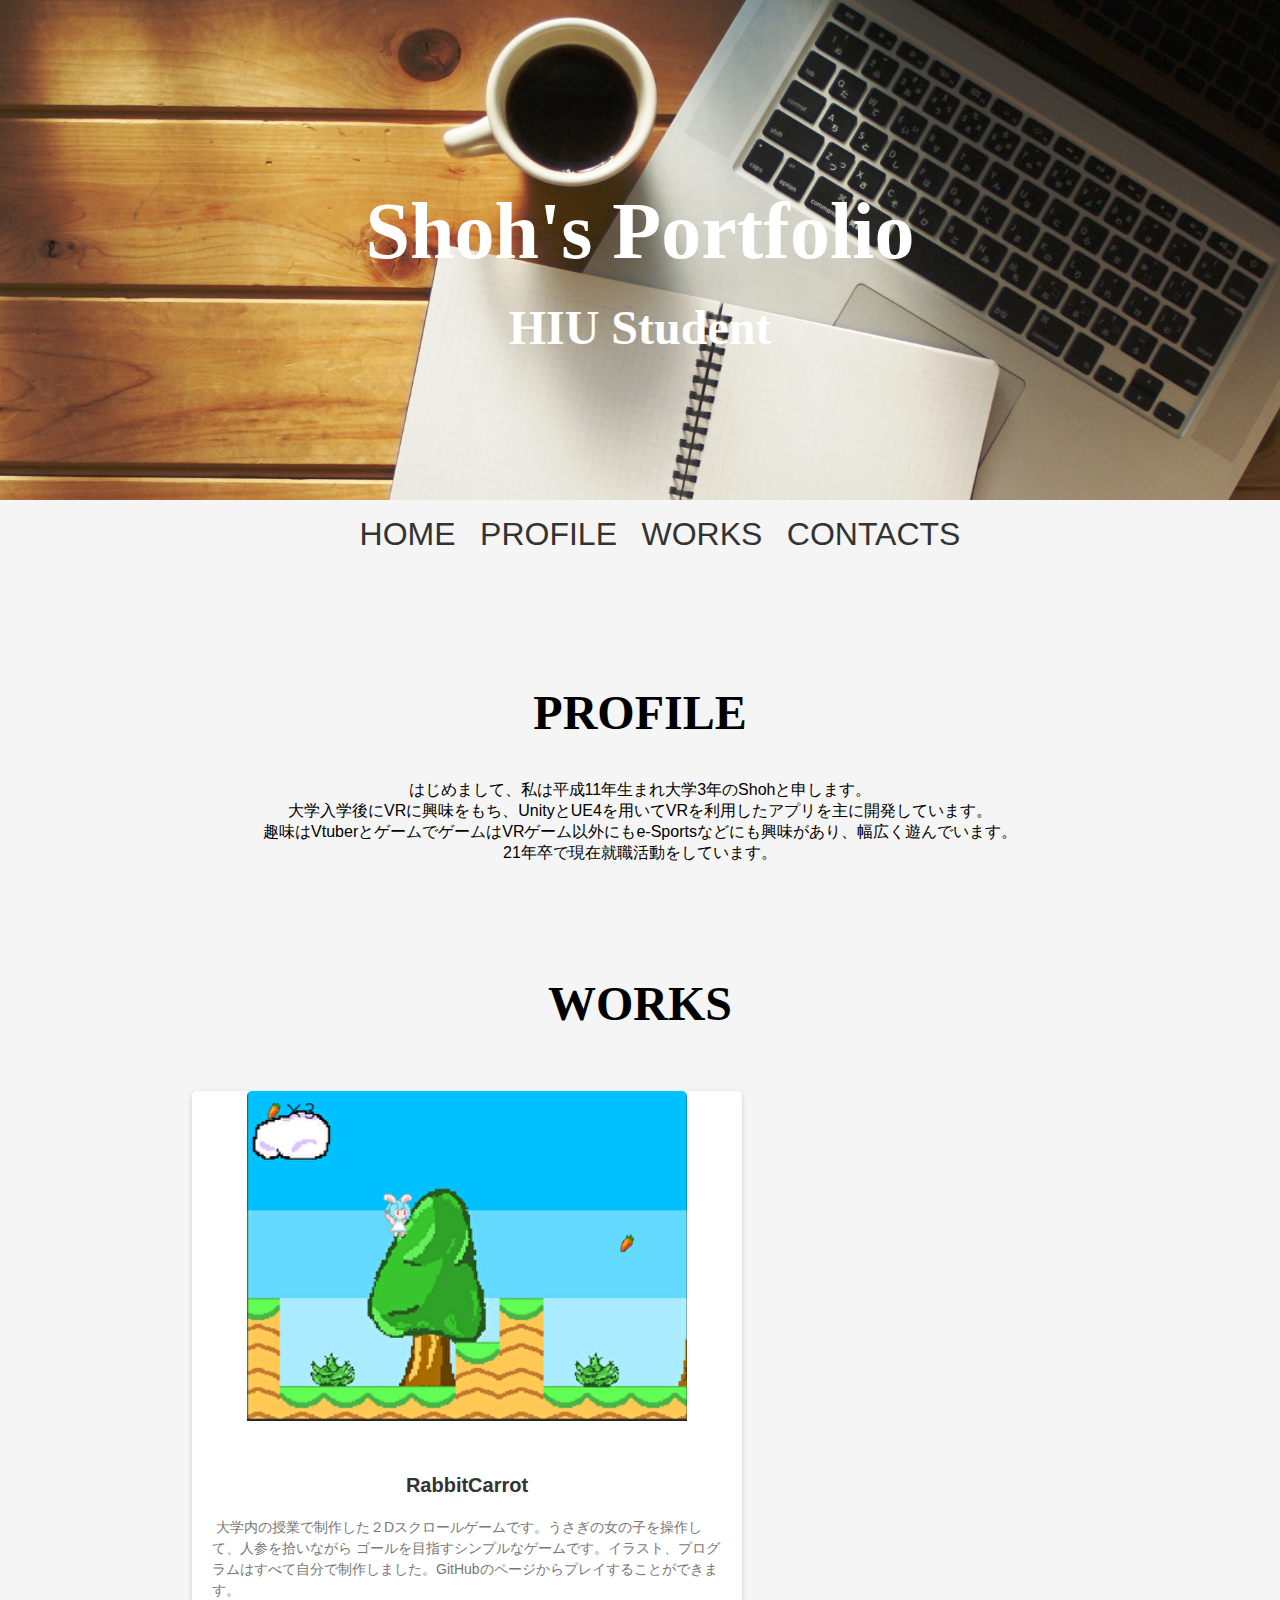
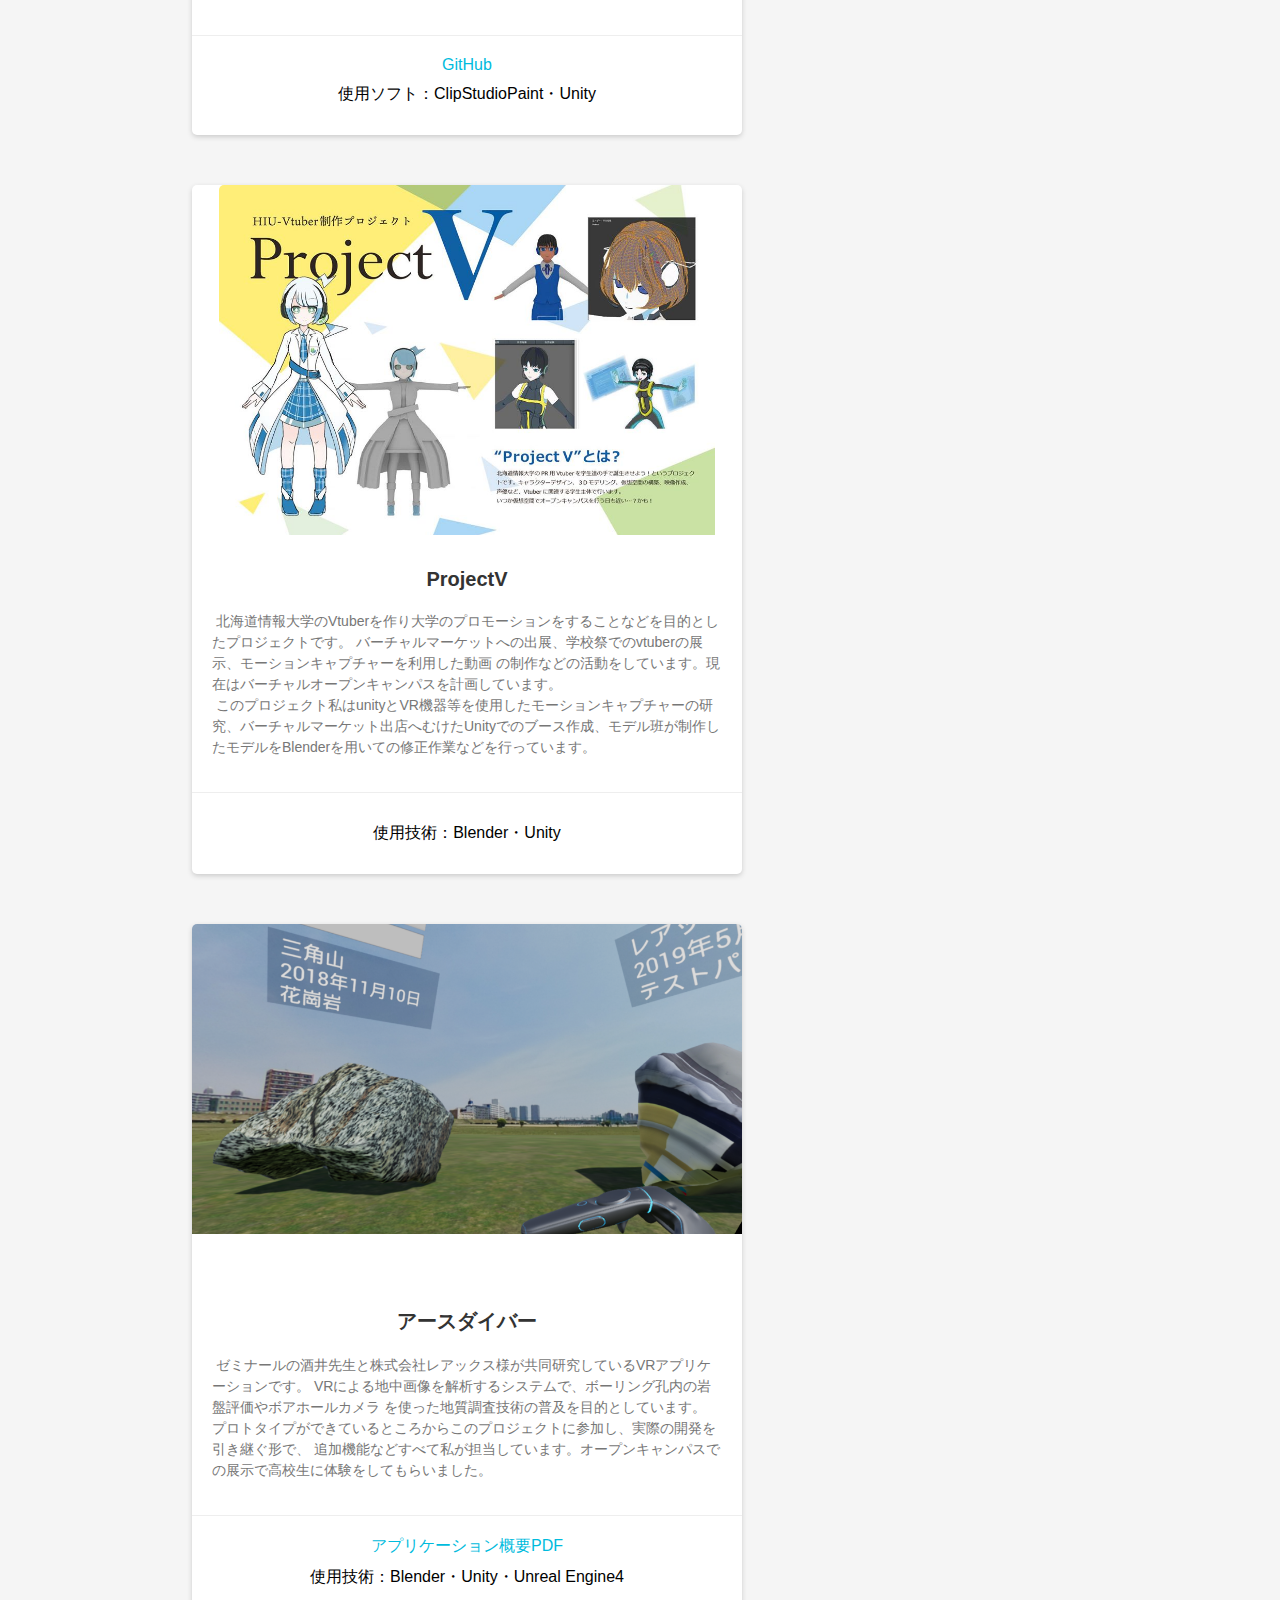
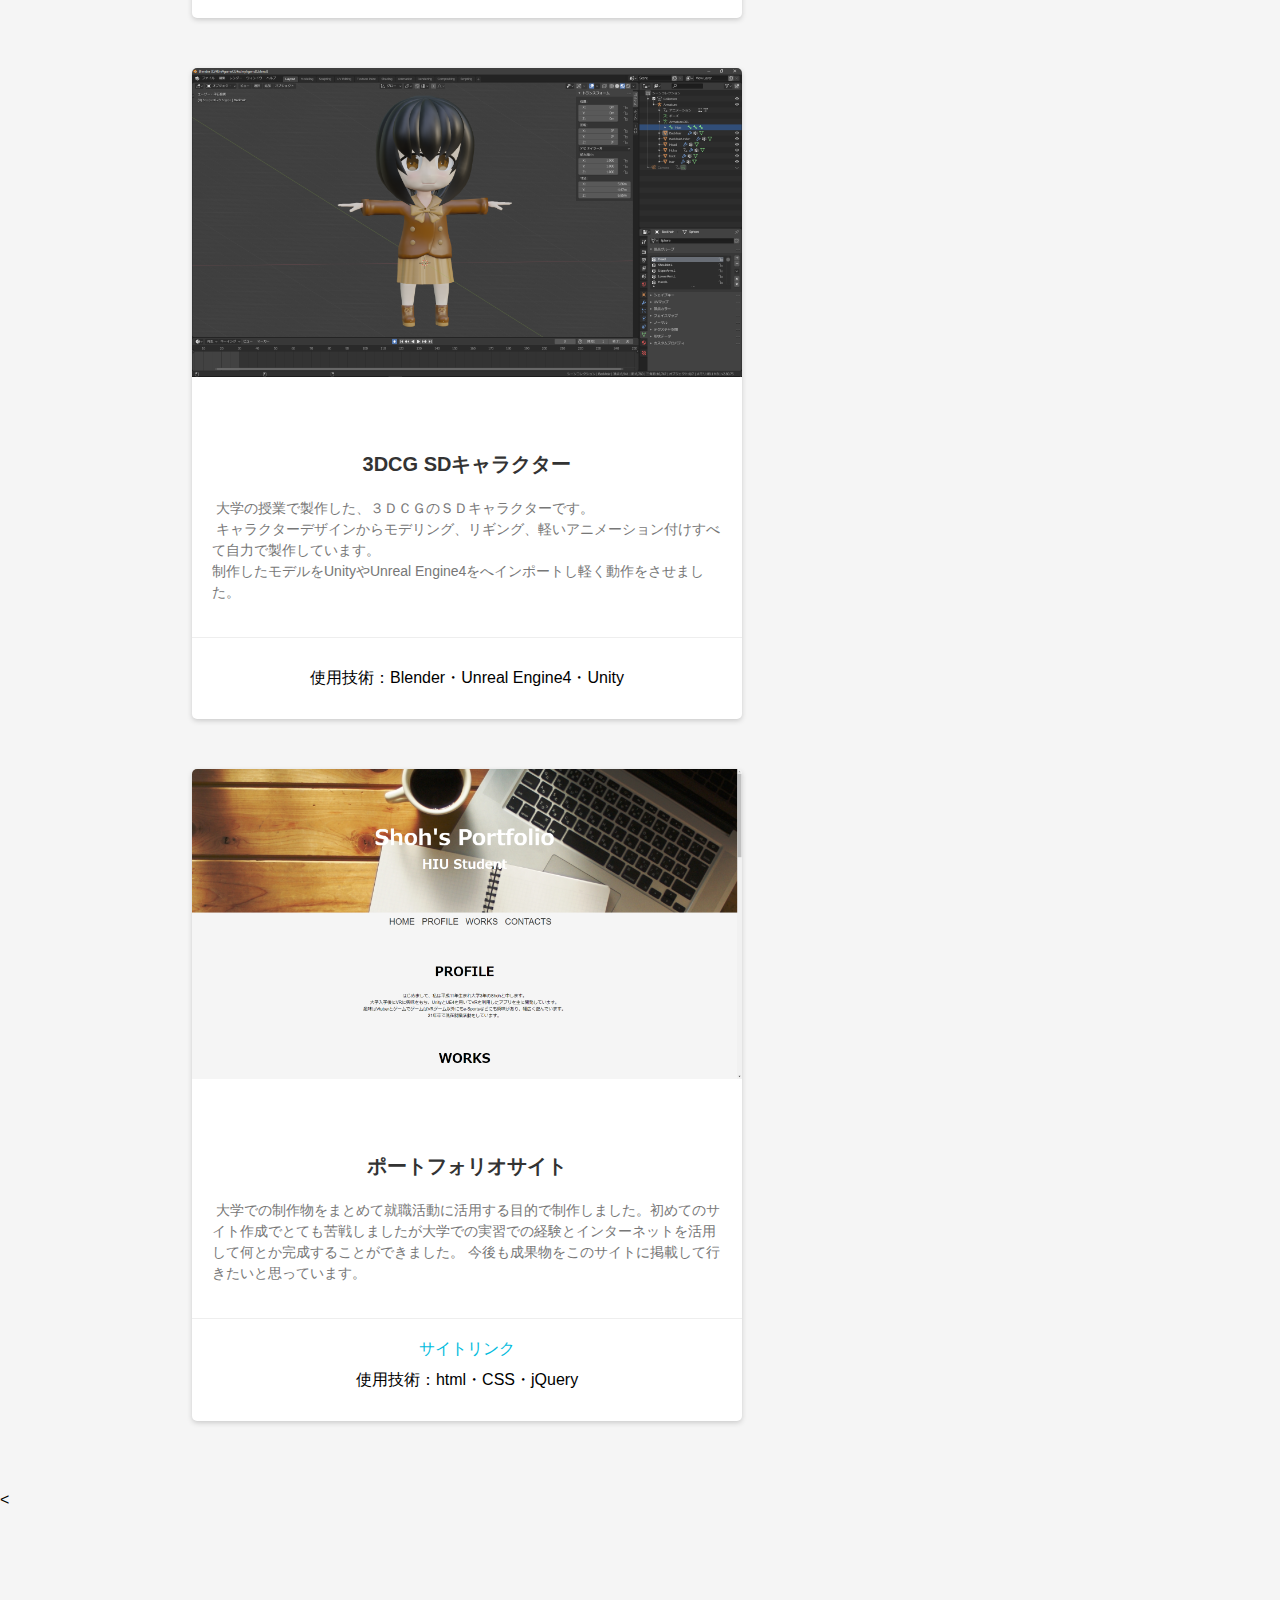
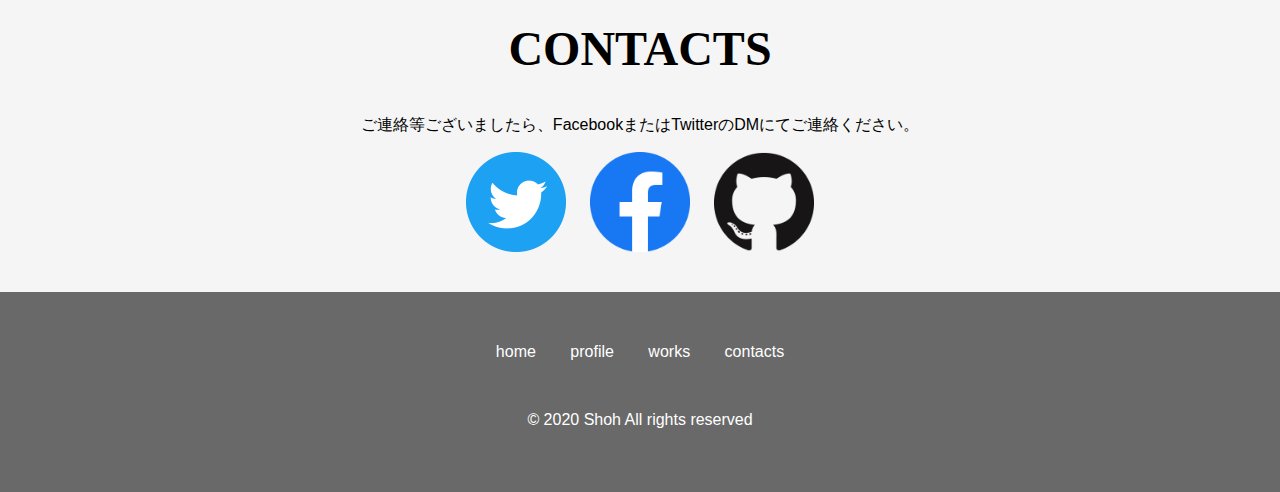
==== commit 3d92173b: "Update index.html" ====
--- a/index.html
+++ b/index.html
@@ -77,7 +77,7 @@
       </div>
     <div class="card-link">
       <a href="https://www.sapporo-cci.or.jp/web/business/files/%28%E6%A0%AA%29%E3%83%AC%E3%82%A2%E3%83%83%E3%82%AF%E3%82%B9.pdf?fbclid=IwAR3uRMF3zVtjymhn96e_RK1saiOHtLLBpOZlZR91PYER-4WO_sTR7mfvmbU" target="_blank">アプリケーション概要PDF</a>
-      <p>使用技術：Blender・Unreal Engine4</p>
+      <p>使用技術：Blender・Unity・Unreal Engine4</p>
     </div>
   </section>
 
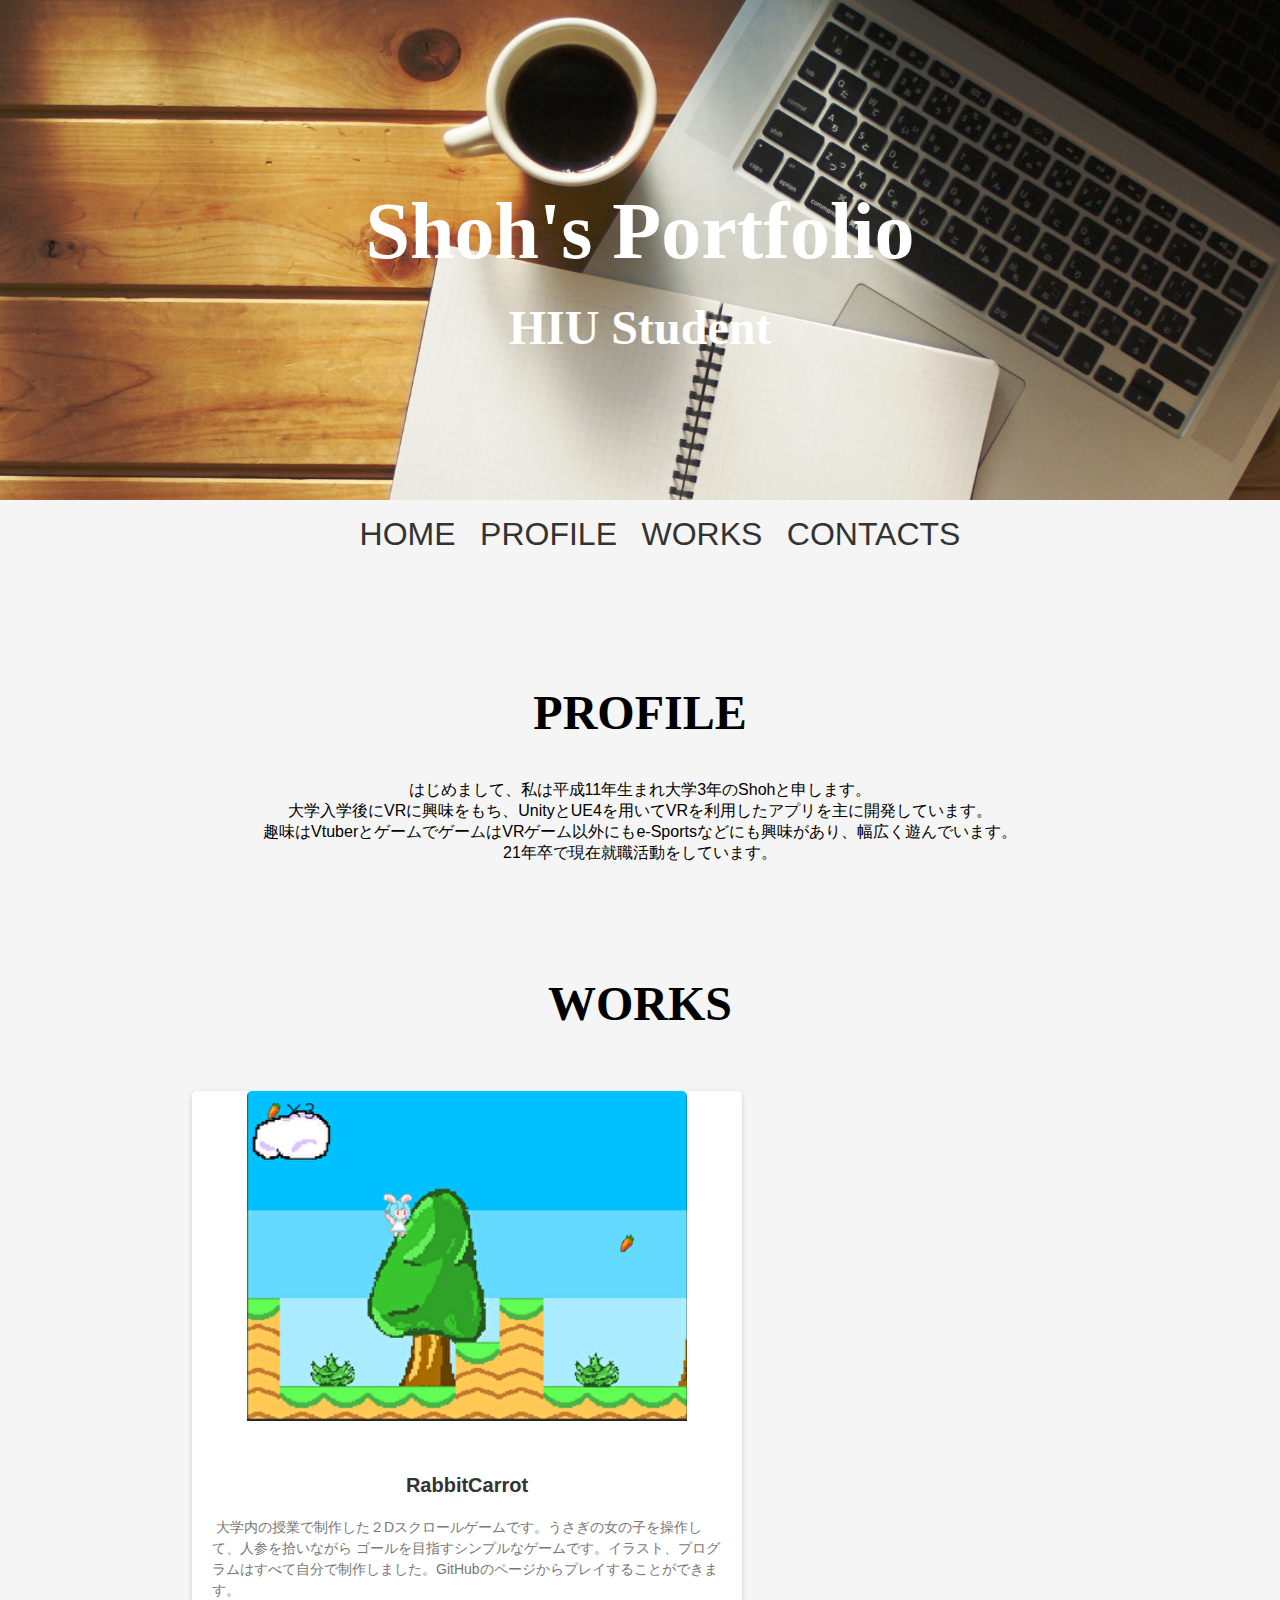
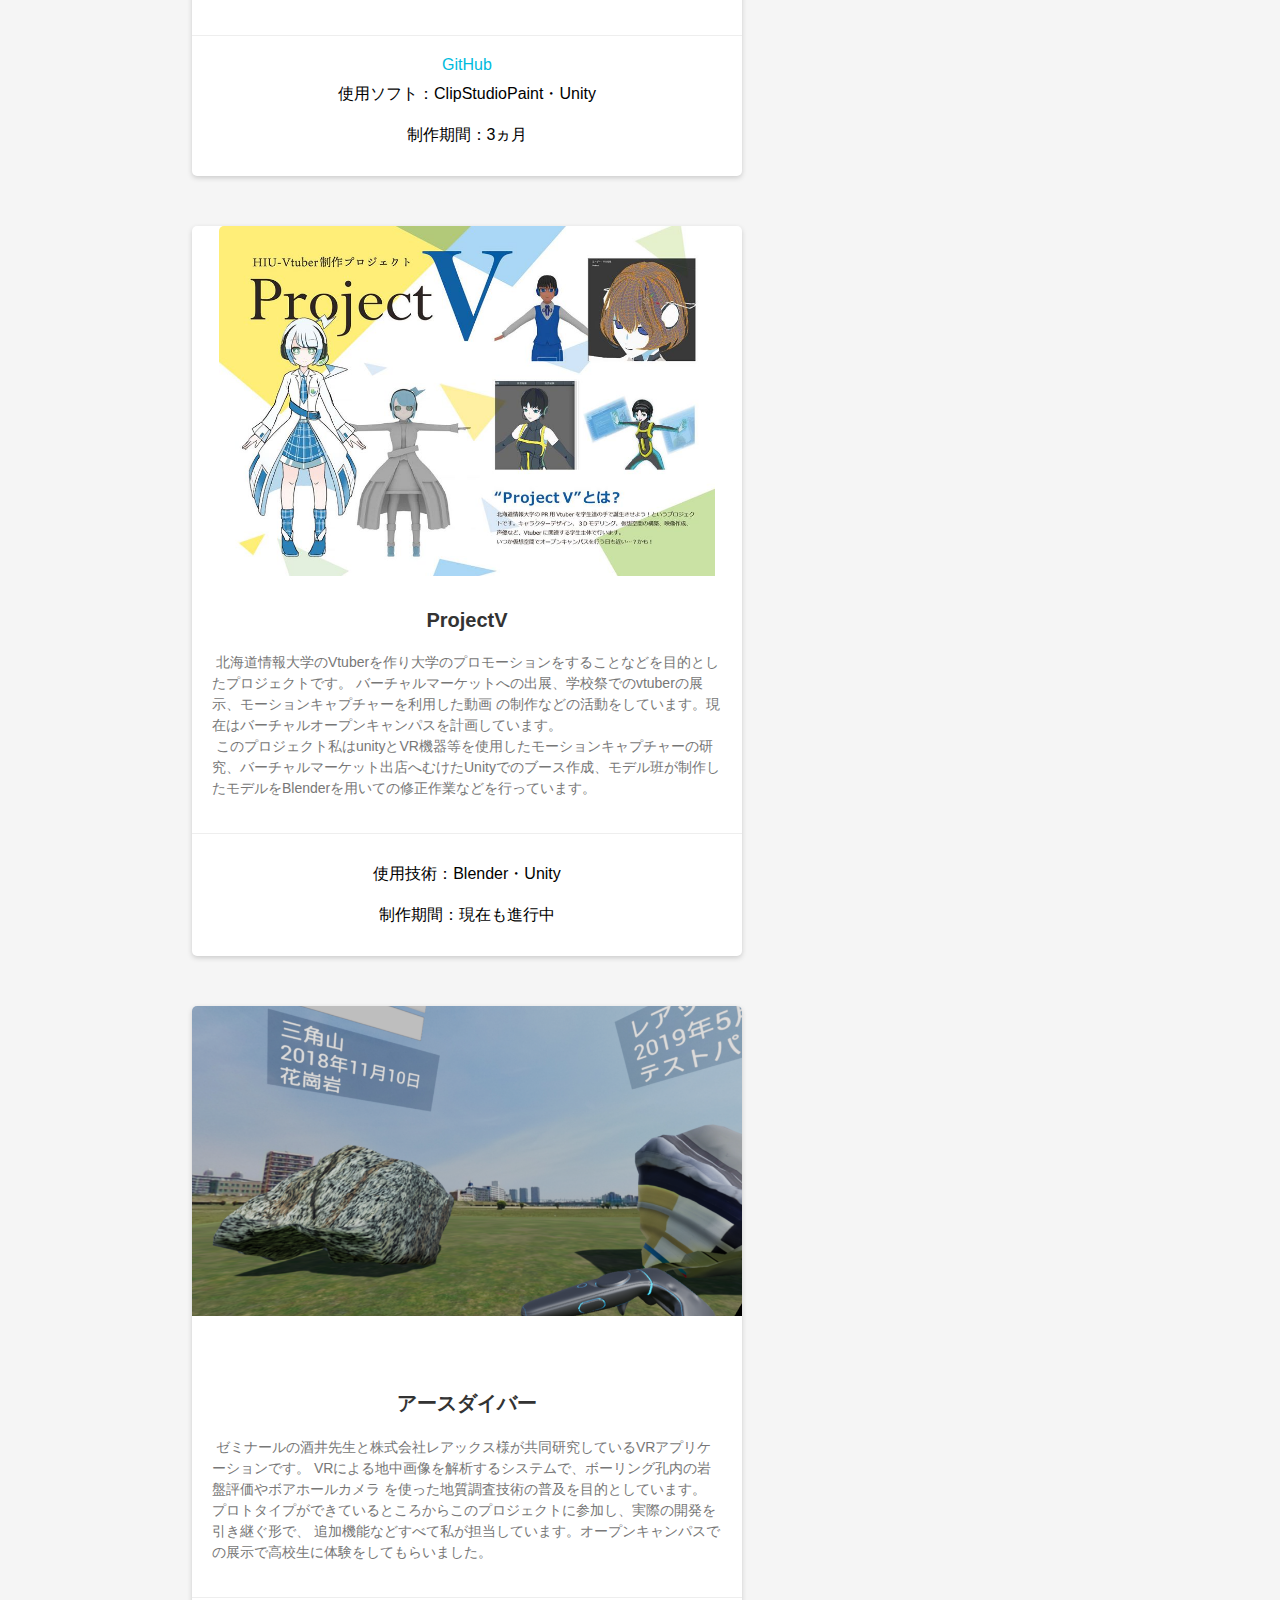
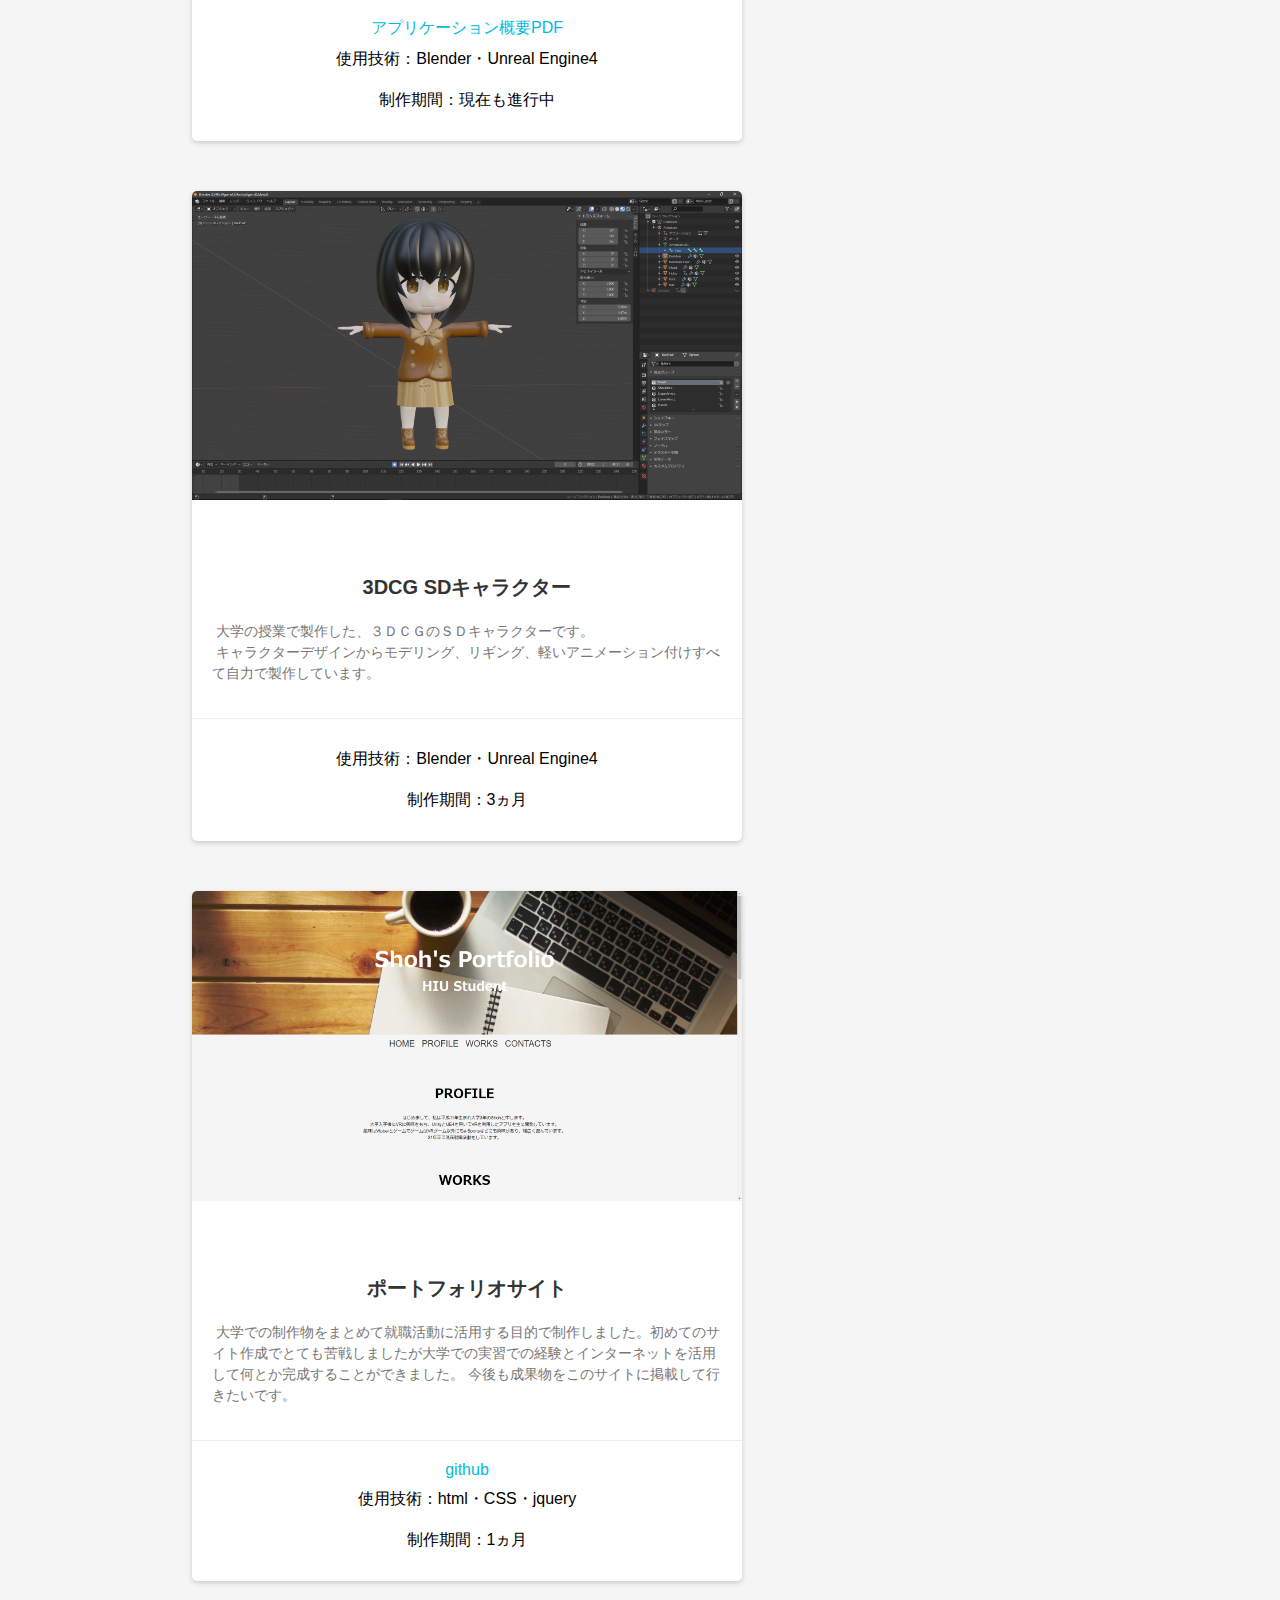
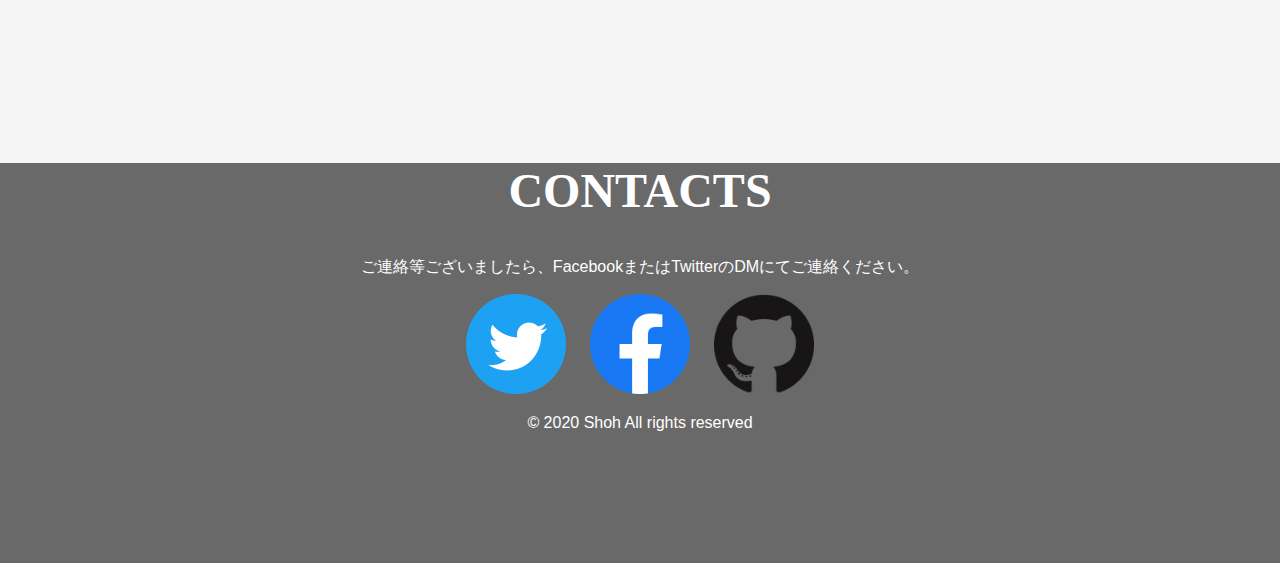
==== commit 09c87212: "0714" ====
--- a/index.html
+++ b/index.html
@@ -48,6 +48,7 @@
     <div class="card-link">
       <a href="https://shohkk.github.io/RabbitCarrot/" target="_blank">GitHub</a>
       <p>使用ソフト：ClipStudioPaint・Unity</p>
+      <p>制作期間：3ヵ月</p>
 
     </div>
   </section>
@@ -62,6 +63,7 @@
     </div>
     <div class="card-link">
       <p>使用技術：Blender・Unity</p>
+      <p>制作期間：現在も進行中</p>
     </div>
   </section>
 
@@ -77,7 +79,8 @@
       </div>
     <div class="card-link">
       <a href="https://www.sapporo-cci.or.jp/web/business/files/%28%E6%A0%AA%29%E3%83%AC%E3%82%A2%E3%83%83%E3%82%AF%E3%82%B9.pdf?fbclid=IwAR3uRMF3zVtjymhn96e_RK1saiOHtLLBpOZlZR91PYER-4WO_sTR7mfvmbU" target="_blank">アプリケーション概要PDF</a>
-      <p>使用技術：Blender・Unity・Unreal Engine4</p>
+      <p>使用技術：Blender・Unreal Engine4</p>
+      <p>制作期間：現在も進行中</p>
     </div>
   </section>
 
@@ -86,12 +89,11 @@
     <div class="card-content">
       <h1 class="card-title">3DCG SDキャラクター</h1>
       <p class="card-text">&nbsp大学の授業で製作した、３ＤＣＧのＳＤキャラクターです。<br>
-        &nbspキャラクターデザインからモデリング、リギング、軽いアニメーション付けすべて自力で製作しています。<br>
-        制作したモデルをUnityやUnreal Engine4をへインポートし軽く動作をさせました。
-        </p>
+        &nbspキャラクターデザインからモデリング、リギング、軽いアニメーション付けすべて自力で製作しています。</p>
       </div>
     <div class="card-link">
-      <p>使用技術：Blender・Unreal Engine4・Unity</p>
+      <p>使用技術：Blender・Unreal Engine4</p>
+      <p>制作期間：3ヵ月</p>
     </div>
   </section>
 
@@ -100,19 +102,18 @@
     <div class="card-content">
       <h1 class="card-title">ポートフォリオサイト</h1>
       <p class="card-text">&nbsp大学での制作物をまとめて就職活動に活用する目的で制作しました。初めてのサイト作成でとても苦戦しましたが大学での実習での経験とインターネットを活用して何とか完成することができました。
-        今後も成果物をこのサイトに掲載して行きたいと思っています。</p>
+        今後も成果物をこのサイトに掲載して行きたいです。</p>
       </div>
     <div class="card-link">
-      <a href="https://shohkk.github.io/Portfolio/">サイトリンク</a>
-      <p>使用技術：html・CSS・jQuery</p>
+      <a href="https://github.com/Shohkk/Portfolio" target="_blank">github</a>
+      <p>使用技術：html・CSS・jquery</p>
+      <p>制作期間：1ヵ月</p>
     </div>
   </section>
 </div>
 
-
-
-
-<
+<!-- footer -->
+<footer>
 <div class="contactstop">
   <h2 id="contacts"><font FACE="メイリオ">CONTACTS</font></h2>
 </div>
@@ -123,19 +124,7 @@
   <li class="icon"><a href="https://www.facebook.com/kikuya.kakeru" target="_blank"><img src="img/f_logo_RGB-Hex-Blue_512.png" alt="FaceBook" width="100" height="100"></a></li>
   <li class="icon"><a href="https://github.com/Shohkk" target="_blank"><img src="img/GitHub-Mark-120px-plus.png" alt="GitHub" width="100" height="100"></a></li>
 </ul>
-<br>
-<br>
-<!-- footer -->
-<footer>
-  <nav class="footer_nav">
-  　　<ul class="footer_menu">
-       <li><a class="menu_f" href="#home" style="text-decoration:none;" target="_blank">home</a></li>
-       <li><a class="menu_f" href="#profile" style="text-decoration:none;" target="_blank">profile</a></li>
-       <li><a class="menu_f" href="#works" style="text-decoration:none;" target="_blank">works</a></li>
-       <li><a class="menu_f" href="#contacts" style="text-decoration:none;" target="_blank">contacts</a></li>
-      </ul>
-  </nav>
 <p>©  2020 Shoh All rights reserved</p>  
 </footer>
 </body>
-</html>
+</html>--- a/portfolio.css
+++ b/portfolio.css
@@ -126,7 +126,7 @@
 
   footer{
     width: 100%;
-    height: 200px;
+    height: 400px;
     background-color: #696969;
     color: white;
     text-align: center;
@@ -387,7 +387,7 @@
 
   footer{
     width: 100%;
-    height: 200px;
+    height: 400px;
     background-color: #696969;
     color: white;
     text-align: center;
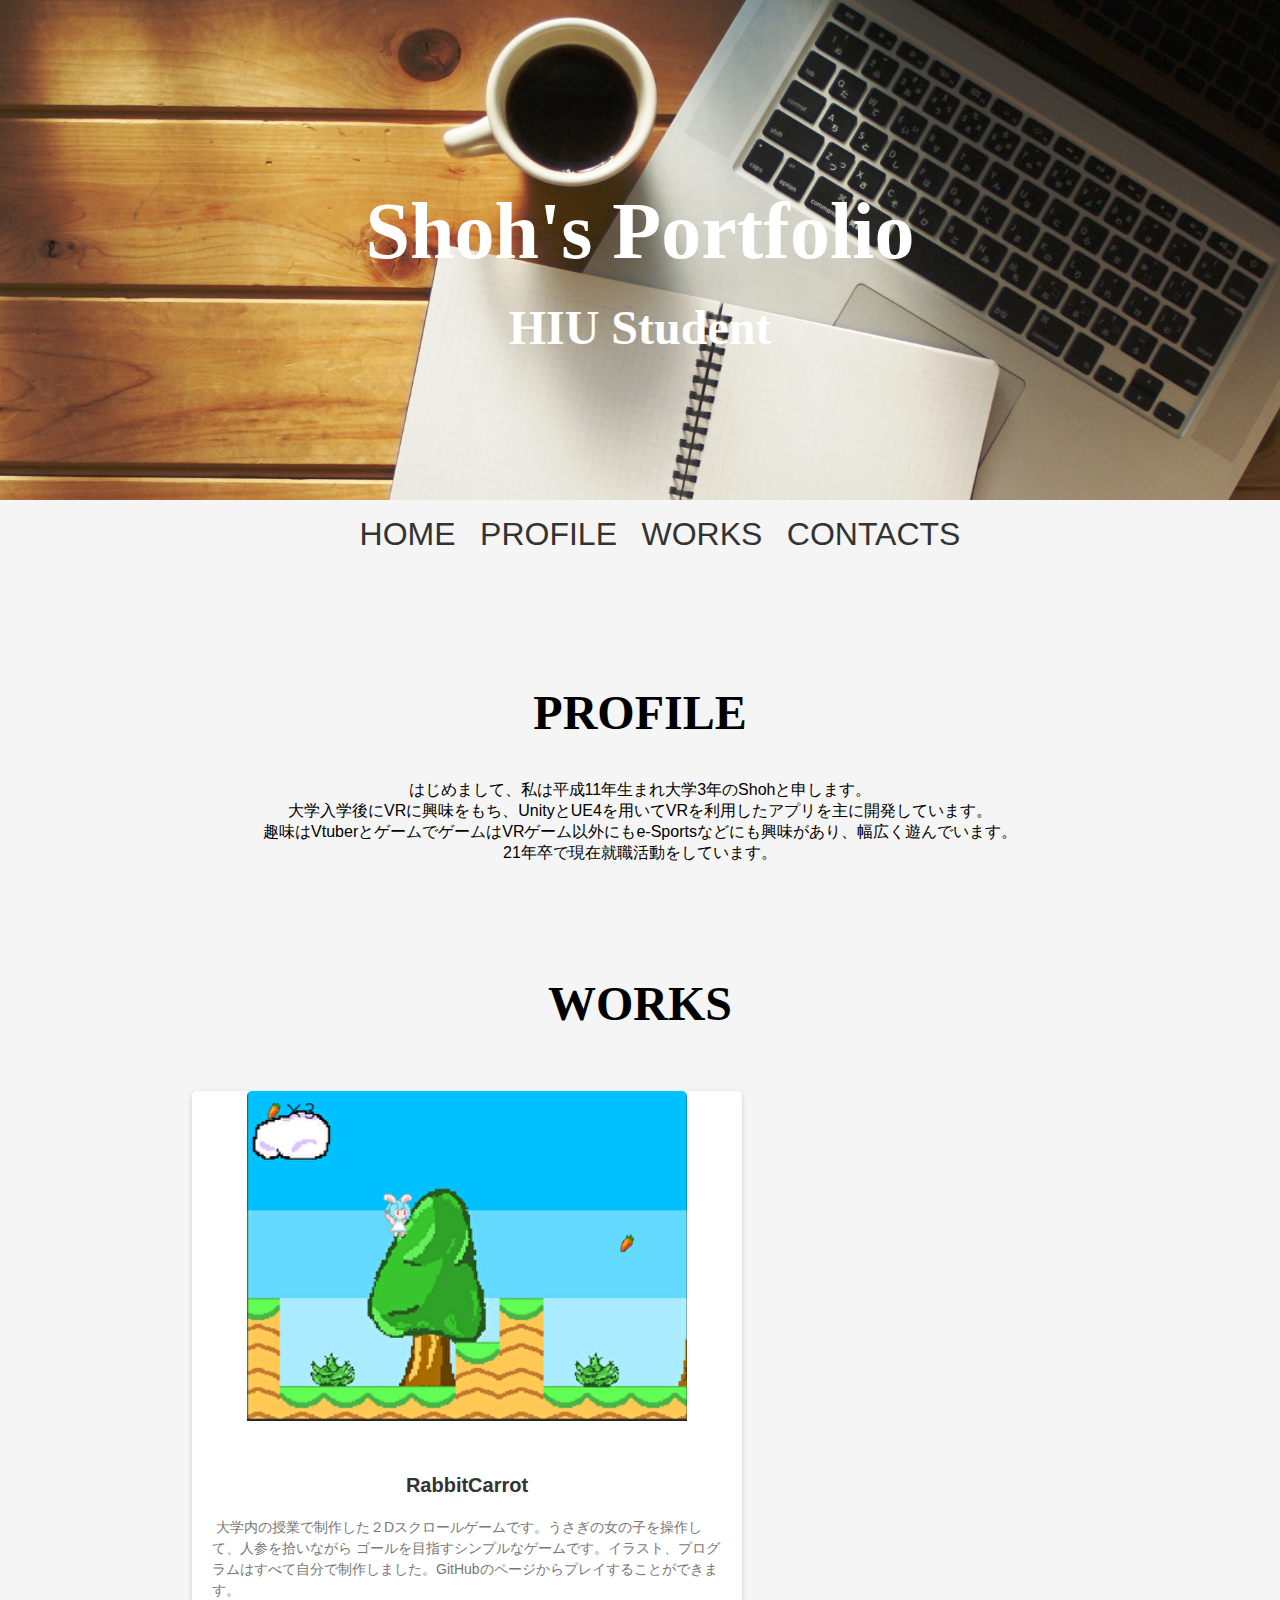
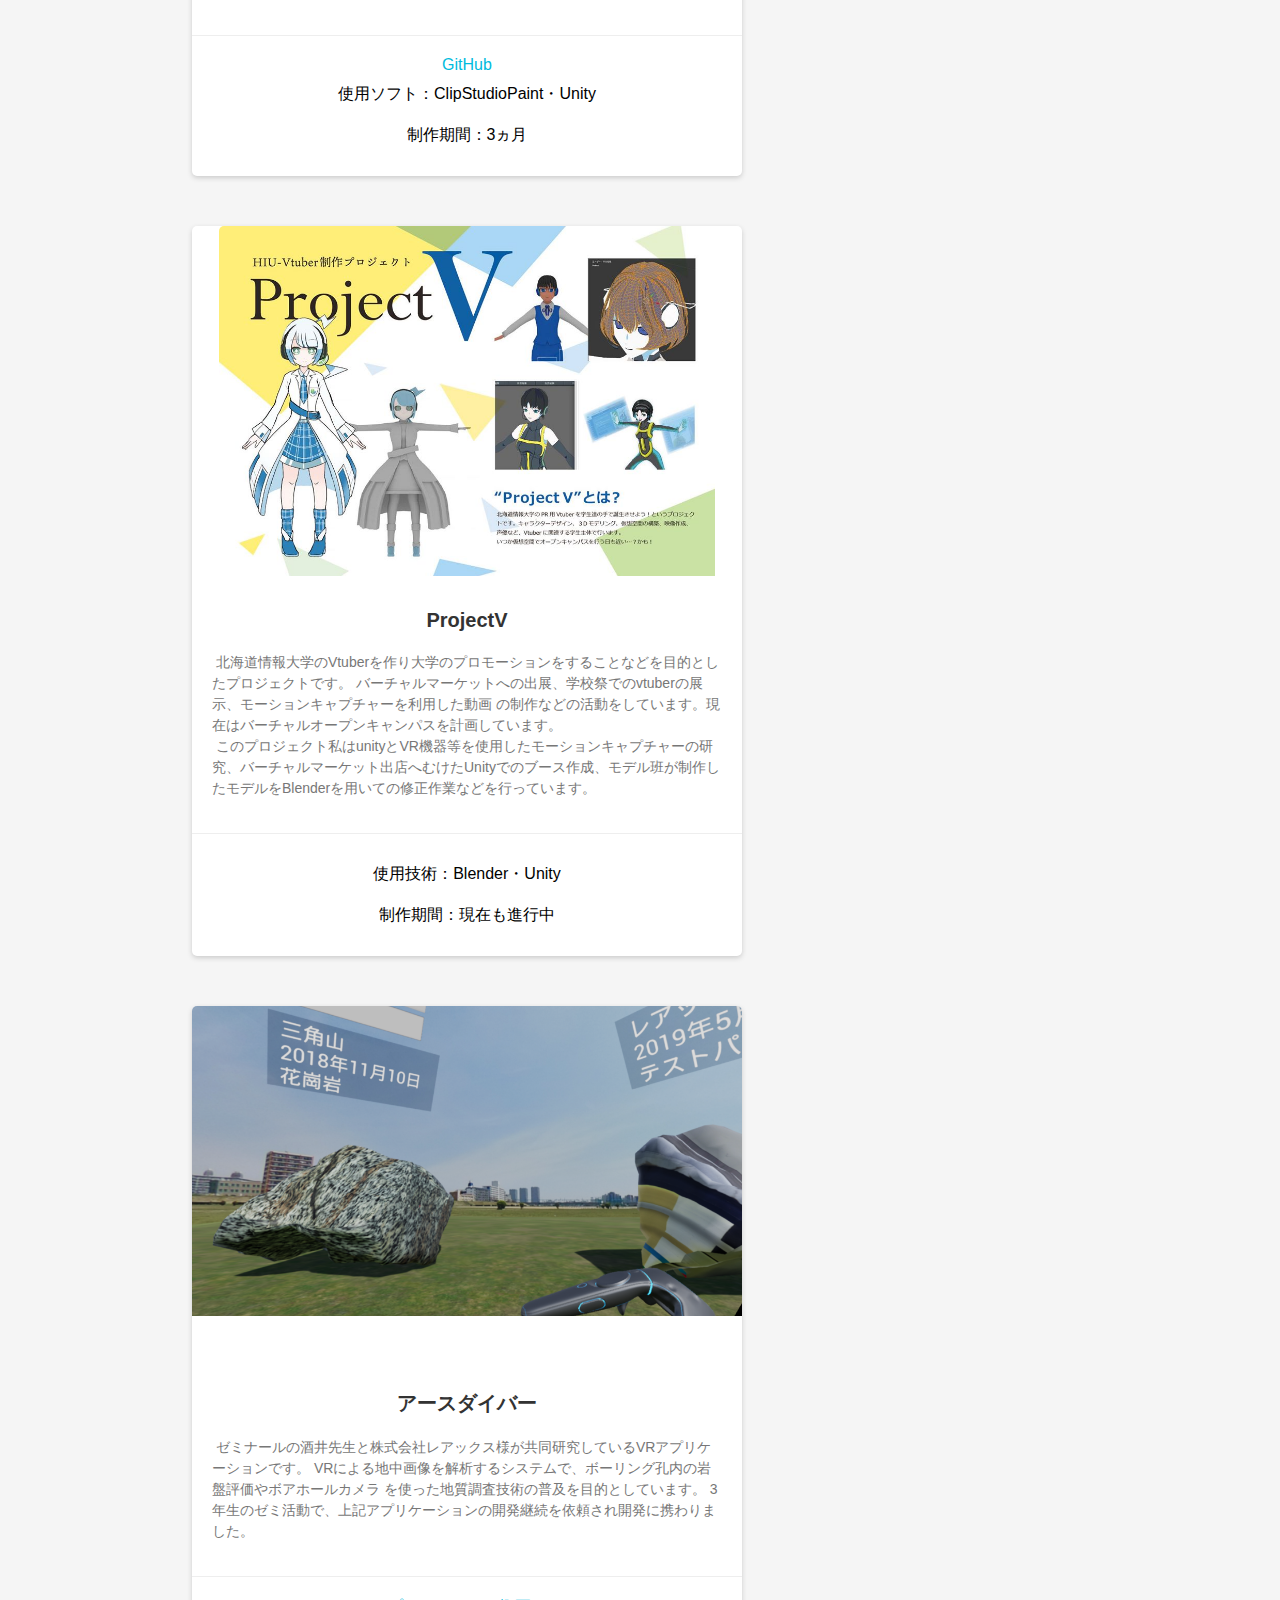
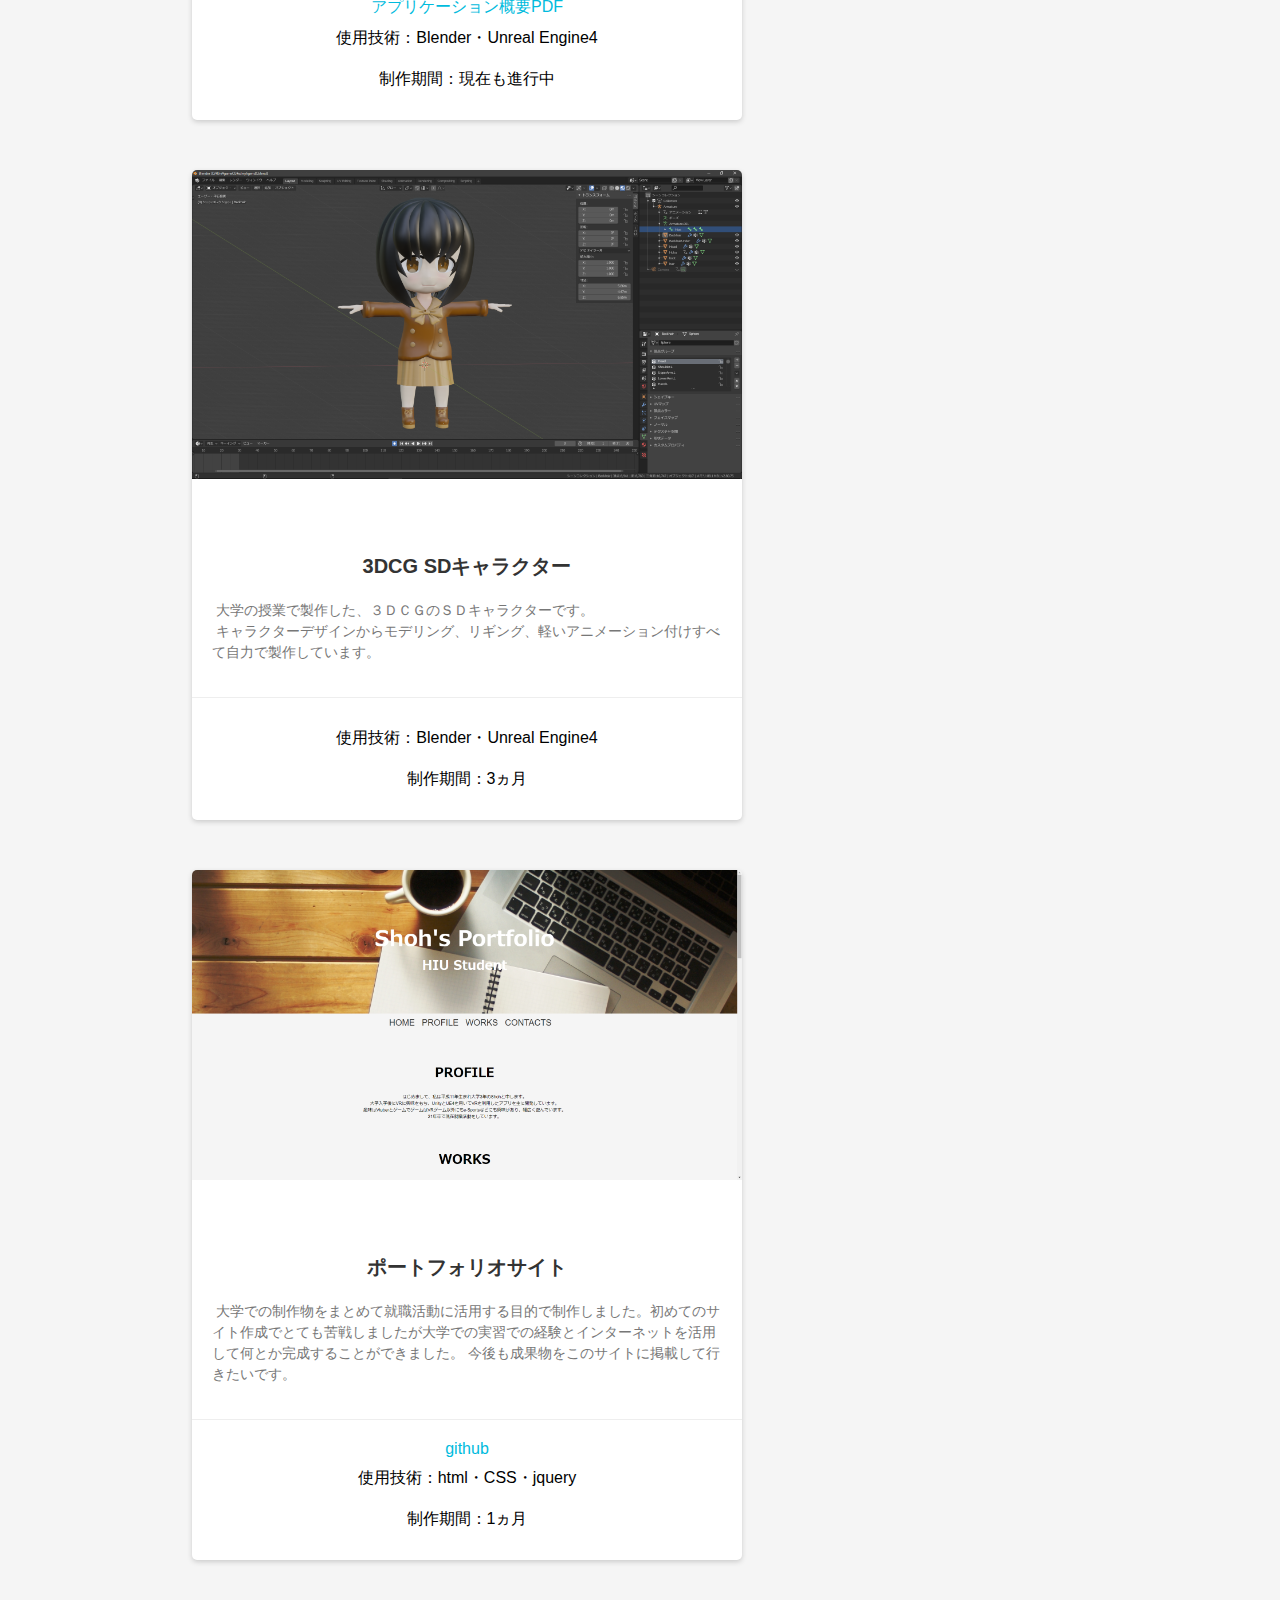
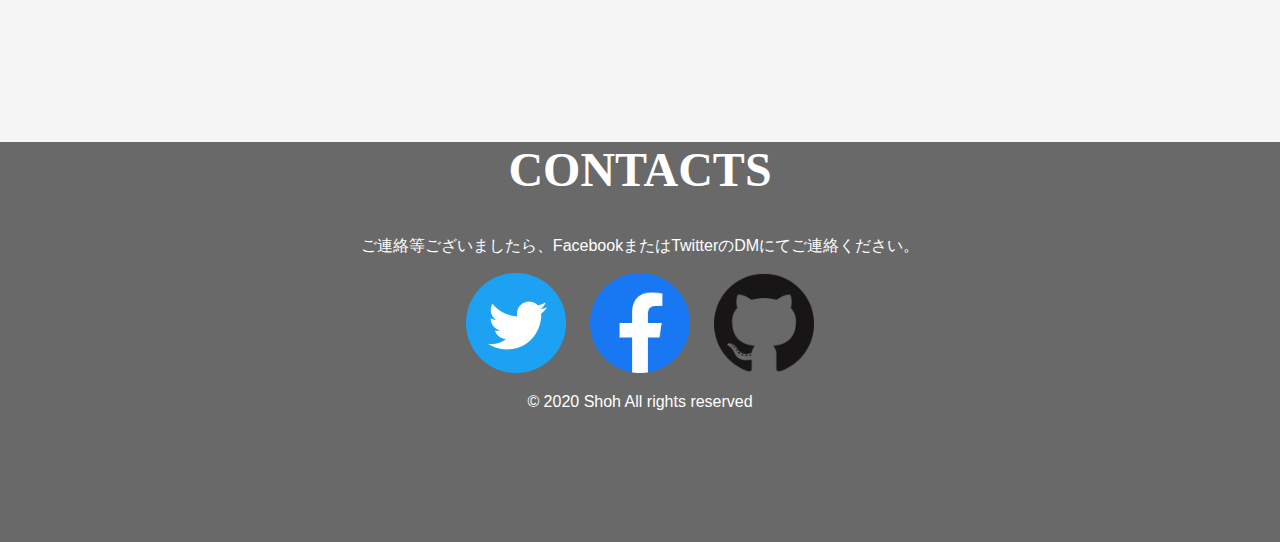
==== commit cd285814: "Update index.html" ====
--- a/index.html
+++ b/index.html
@@ -74,8 +74,7 @@
       <p class="card-text">&nbspゼミナールの酒井先生と株式会社レアックス様が共同研究しているVRアプリケーションです。
         VRによる地中画像を解析するシステムで、ボーリング孔内の岩盤評価やボアホールカメラ
         を使った地質調査技術の普及を目的としています。
-        プロトタイプができているところからこのプロジェクトに参加し、実際の開発を引き継ぐ形で、
-        追加機能などすべて私が担当しています。オープンキャンパスでの展示で高校生に体験をしてもらいました。</p>
+        3年生のゼミ活動で、上記アプリケーションの開発継続を依頼され開発に携わりました。</p>
       </div>
     <div class="card-link">
       <a href="https://www.sapporo-cci.or.jp/web/business/files/%28%E6%A0%AA%29%E3%83%AC%E3%82%A2%E3%83%83%E3%82%AF%E3%82%B9.pdf?fbclid=IwAR3uRMF3zVtjymhn96e_RK1saiOHtLLBpOZlZR91PYER-4WO_sTR7mfvmbU" target="_blank">アプリケーション概要PDF</a>
